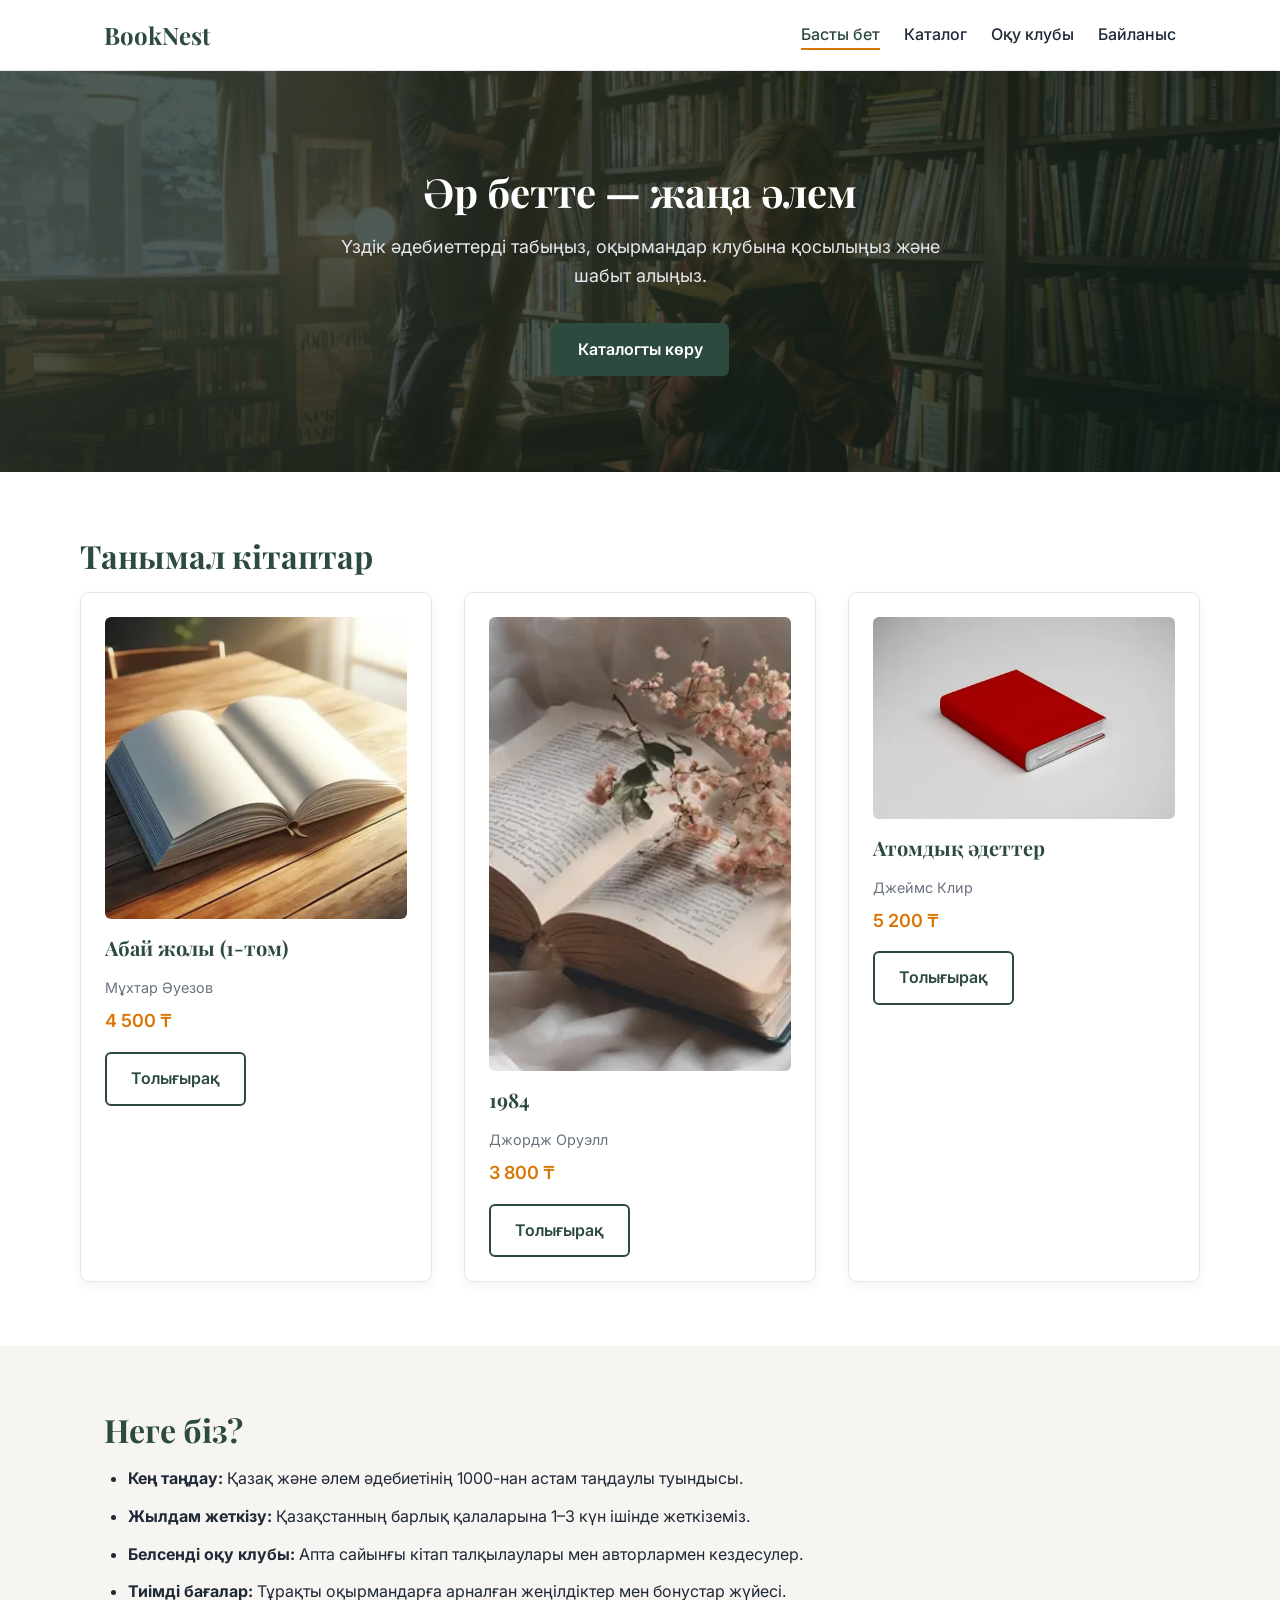
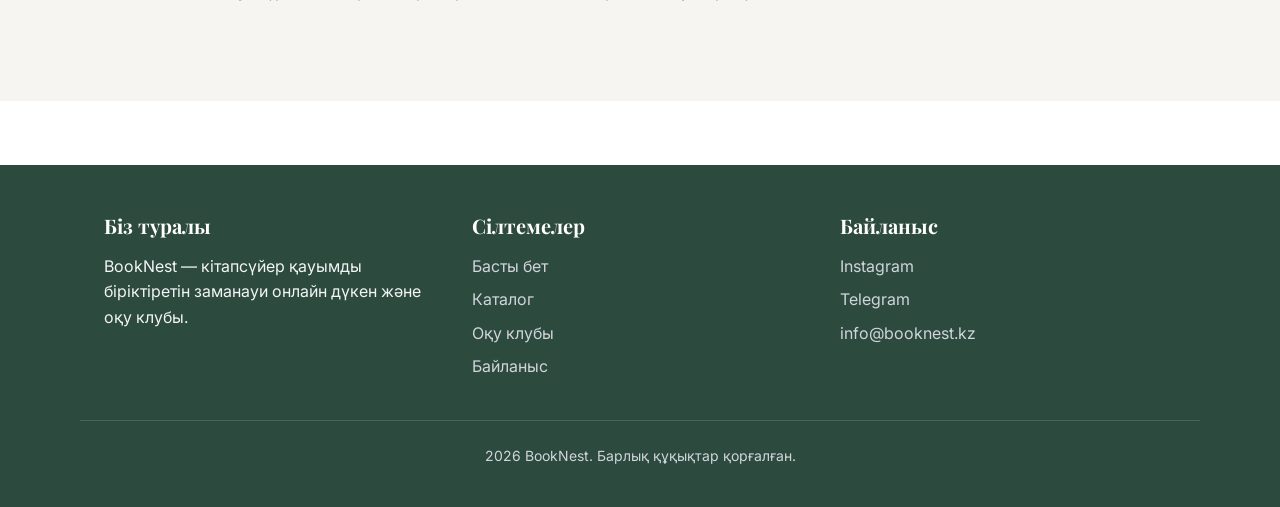
==== index.html @ 849a5c25 "Complete Level 1: BookNest static website" ====
<!DOCTYPE html>
<html lang="kk">
<head>
  <meta charset="UTF-8">
  <meta name="viewport" content="width=device-width, initial-scale=1.0">
  <title>BookNest — Кітап дүкені және оқу клубы</title>
  <meta name="description" content="BookNest — таңдаулы кітаптар дүкені және пікірлес оқырмандар клубы.">
  <link rel="preconnect" href="https://fonts.googleapis.com">
  <link rel="preconnect" href="https://fonts.gstatic.com" crossorigin>
  <link href="https://fonts.googleapis.com/css2?family=Inter:wght@400;500;600&family=Playfair+Display:wght@700&display=swap" rel="stylesheet">
  <link rel="stylesheet" href="css/style.css">
</head>
<body>
  <header class="site-header">
    <div class="container header-inner">
      <a href="index.html" class="logo">BookNest</a>
      <nav aria-label="Негізгі навигация">
        <ul class="nav-list">
          <li><a href="index.html" aria-current="page">Басты бет</a></li>
          <li><a href="books.html">Каталог</a></li>
          <li><a href="club.html">Оқу клубы</a></li>
          <li><a href="contact.html">Байланыс</a></li>
        </ul>
      </nav>
    </div>
  </header>

  <main>
    <section class="hero">
      <div class="container hero-content">
        <h1>Әр бетте — жаңа әлем</h1>
        <p>Үздік әдебиеттерді табыңыз, оқырмандар клубына қосылыңыз және шабыт алыңыз.</p>
        <a href="books.html" class="btn">Каталогты көру</a>
      </div>
    </section>

    <section class="section container">
      <h2>Танымал кітаптар</h2>
      <div class="cards-grid">
        <article class="card">
          <img src="images/book1.jpg" alt="Абай жолы кітабының мұқабасы" width="240" height="340">
          <h3>Абай жолы (1-том)</h3>
          <p class="author">Мұхтар Әуезов</p>
          <p class="price">4 500 ₸</p>
          <a href="books.html" class="btn-outline">Толығырақ</a>
        </article>

        <article class="card">
          <img src="images/book2.jpg" alt="1984 кітабының мұқабасы" width="240" height="340">
          <h3>1984</h3>
          <p class="author">Джордж Оруэлл</p>
          <p class="price">3 800 ₸</p>
          <a href="books.html" class="btn-outline">Толығырақ</a>
        </article>

        <article class="card">
          <img src="images/book3.jpg" alt="Атомдық әдеттер кітабының мұқабасы" width="240" height="340">
          <h3>Атомдық әдеттер</h3>
          <p class="author">Джеймс Клир</p>
          <p class="price">5 200 ₸</p>
          <a href="books.html" class="btn-outline">Толығырақ</a>
        </article>
      </div>
    </section>

    <section class="section bg-light">
      <div class="container">
        <h2>Неге біз?</h2>
        <ul class="benefits-list">
          <li><strong>Кең таңдау:</strong> Қазақ және әлем әдебиетінің 1000-нан астам таңдаулы туындысы.</li>
          <li><strong>Жылдам жеткізу:</strong> Қазақстанның барлық қалаларына 1–3 күн ішінде жеткіземіз.</li>
          <li><strong>Белсенді оқу клубы:</strong> Апта сайынғы кітап талқылаулары мен авторлармен кездесулер.</li>
          <li><strong>Тиімді бағалар:</strong> Тұрақты оқырмандарға арналған жеңілдіктер мен бонустар жүйесі.</li>
        </ul>
      </div>
    </section>
  </main>

  <footer class="site-footer">
    <div class="container footer-grid">
      <div>
        <h3>Біз туралы</h3>
        <p>BookNest — кітапсүйер қауымды біріктіретін заманауи онлайн дүкен және оқу клубы.</p>
      </div>
      <div>
        <h3>Сілтемелер</h3>
        <ul>
          <li><a href="index.html">Басты бет</a></li>
          <li><a href="books.html">Каталог</a></li>
          <li><a href="club.html">Оқу клубы</a></li>
          <li><a href="contact.html">Байланыс</a></li>
        </ul>
      </div>
      <div>
        <h3>Байланыс</h3>
        <ul>
          <li><a href="https://instagram.com" target="_blank" rel="noopener">Instagram</a></li>
          <li><a href="https://t.me" target="_blank" rel="noopener">Telegram</a></li>
          <li><a href="mailto:info@booknest.kz">info@booknest.kz</a></li>
        </ul>
      </div>
    </div>
    <div class="container footer-bottom">
      <p> 2026 BookNest. Барлық құқықтар қорғалған.</p>
    </div>
  </footer>
</body>
</html>
---- css/style.css ----
/* 15. CSS Reset */
*,
*::before,
*::after {
  box-sizing: border-box;
  margin: 0;
  padding: 0;
}

/* 16. :root айнымалылар және қаріптер */
:root {
  --color-primary: #2c4a3e;
  --color-primary-hover: #1e352c;
  --color-accent: #d97706;
  --color-bg: #ffffff;
  --color-bg-light: #f6f5f2;
  --color-text: #1f2937;
  --color-text-muted: #6b7280;
  --color-border: #e5e7eb;
  --color-error: #dc2626;
  --font-heading: 'Playfair Display', Georgia, serif;
  --font-body: 'Inter', system-ui, sans-serif;
}

/* 17. Типографика */
body {
  font-family: var(--font-body);
  font-size: 16px;
  line-height: 1.6;
  color: var(--color-text);
  background-color: var(--color-bg);
}

h1, h2, h3 {
  font-family: var(--font-heading);
  font-weight: 700;
  line-height: 1.25;
  color: var(--color-primary);
  margin-bottom: 1rem;
}

h1 { font-size: 2.5rem; }
h2 { font-size: 2rem; }
h3 { font-size: 1.25rem; }

p {
  margin-bottom: 1rem;
}

.container {
  max-width: 1120px;
  margin: 0 auto;
  padding: 0 1.5rem;
}

.section {
  padding: 4rem 0;
}

.bg-light {
  background-color: var(--color-bg-light);
}

/* 18 & 26. Sticky Header және навигация */
.site-header {
  position: sticky;
  top: 0;
  z-index: 100;
  background-color: var(--color-bg);
  border-bottom: 1px solid var(--color-border);
}

.header-inner {
  display: flex;
  justify-content: space-between;
  align-items: center;
  height: 70px;
}

.logo {
  font-family: var(--font-heading);
  font-size: 1.5rem;
  font-weight: 700;
  color: var(--color-primary);
  text-decoration: none;
}

.nav-list {
  display: flex;
  list-style: none;
  gap: 1.5rem;
}

.nav-list a {
  text-decoration: none;
  color: var(--color-text);
  font-weight: 500;
  padding-bottom: 4px;
  transition: color 0.2s ease;
}

.nav-list a:hover {
  color: var(--color-accent);
}

.nav-list a[aria-current="page"] {
  color: var(--color-primary);
  border-bottom: 2px solid var(--color-accent);
}

/* 19. Hero бөлімі */
.hero {
  background-image: linear-gradient(rgba(20, 35, 29, 0.75), rgba(20, 35, 29, 0.75)), url('../images/hero.jpg');
  background-size: cover;
  background-position: center;
  color: #ffffff;
  padding: 6rem 0;
  text-align: center;
}

.hero h1 {
  color: #ffffff;
  margin-bottom: 1rem;
}

.hero p {
  max-width: 600px;
  margin: 0 auto 2rem;
  font-size: 1.125rem;
  color: #e5e7eb;
}

/* 20. Батырмалар */
.btn,
.btn-outline {
  display: inline-block;
  padding: 0.75rem 1.5rem;
  border-radius: 6px;
  font-weight: 600;
  text-decoration: none;
  cursor: pointer;
  transition: all 0.2s ease;
  border: 2px solid var(--color-primary);
}

.btn {
  background-color: var(--color-primary);
  color: #ffffff;
}

.btn:hover {
  background-color: var(--color-primary-hover);
  border-color: var(--color-primary-hover);
}

.btn-outline {
  background-color: transparent;
  color: var(--color-primary);
}

.btn-outline:hover {
  background-color: var(--color-primary);
  color: #ffffff;
}

/* 21 & 22. Карточкалар */
.cards-grid {
  display: flex;
  flex-wrap: wrap;
  gap: 2rem;
}

.card {
  flex: 1 1 280px;
  background-color: var(--color-bg);
  border: 1px solid var(--color-border);
  border-radius: 10px;
  padding: 1.5rem;
  box-shadow: 0 4px 12px rgba(0, 0, 0, 0.05);
  transition: transform 0.25s ease, box-shadow 0.25s ease;
}

.card:hover {
  transform: translateY(-6px);
  box-shadow: 0 10px 20px rgba(0, 0, 0, 0.1);
}

.card img {
  width: 100%;
  height: auto;
  border-radius: 6px;
  margin-bottom: 1rem;
  display: block;
}

.card .author {
  color: var(--color-text-muted);
  font-size: 0.9rem;
  margin-bottom: 0.5rem;
}

.card .price {
  font-weight: 600;
  font-size: 1.125rem;
  color: var(--color-accent);
  margin-bottom: 1rem;
}

/* Тізімдер */
.benefits-list,
.steps-list {
  padding-left: 1.5rem;
  margin-bottom: 2rem;
}

.benefits-list li,
.steps-list li {
  margin-bottom: 0.75rem;
}

.rules-list dt {
  font-weight: 600;
  color: var(--color-primary);
  margin-top: 1rem;
}

.rules-list dd {
  margin-left: 1rem;
  color: var(--color-text-muted);
}

/* 23. Кесте */
.books-table {
  width: 100%;
  border-collapse: collapse;
  margin-top: 1.5rem;
}

.books-table th,
.books-table td {
  padding: 0.875rem 1rem;
  text-align: left;
  border-bottom: 1px solid var(--color-border);
}

.books-table thead th {
  background-color: var(--color-primary);
  color: #ffffff;
}

.books-table tbody tr:nth-child(even) {
  background-color: var(--color-bg-light);
}

/* 24. Форма */
.contact-form {
  max-width: 560px;
  margin-top: 1.5rem;
}

.form-group {
  margin-bottom: 1.25rem;
}

.form-group label {
  display: block;
  font-weight: 500;
  margin-bottom: 0.5rem;
}

.form-group input,
.form-group select,
.form-group textarea {
  width: 100%;
  padding: 0.75rem;
  border: 1px solid var(--color-border);
  border-radius: 6px;
  font-family: inherit;
  font-size: 1rem;
}

.form-group input:focus,
.form-group select:focus,
.form-group textarea:focus {
  outline: none;
  border-color: var(--color-primary);
  box-shadow: 0 0 0 3px rgba(44, 74, 62, 0.15);
}

.form-group input:invalid:not(:placeholder-shown),
.form-group textarea:invalid:not(:placeholder-shown) {
  border-color: var(--color-error);
}

/* 25. Footer (3 баған) */
.site-footer {
  background-color: var(--color-primary);
  color: #f3f4f6;
  padding: 3rem 0 1.5rem;
  margin-top: 4rem;
}

.footer-grid {
  display: flex;
  flex-wrap: wrap;
  gap: 2rem;
  margin-bottom: 2rem;
}

.footer-grid > div {
  flex: 1 1 250px;
}

.site-footer h3 {
  color: #ffffff;
  margin-bottom: 1rem;
}

.site-footer ul {
  list-style: none;
}

.site-footer li {
  margin-bottom: 0.5rem;
}

.site-footer a {
  color: #d1d5db;
  text-decoration: none;
}

.site-footer a:hover {
  color: #ffffff;
  text-decoration: underline;
}

.footer-bottom {
  border-top: 1px solid rgba(255, 255, 255, 0.15);
  padding-top: 1.5rem;
  text-align: center;
  font-size: 0.875rem;
  color: #d1d5db;
}
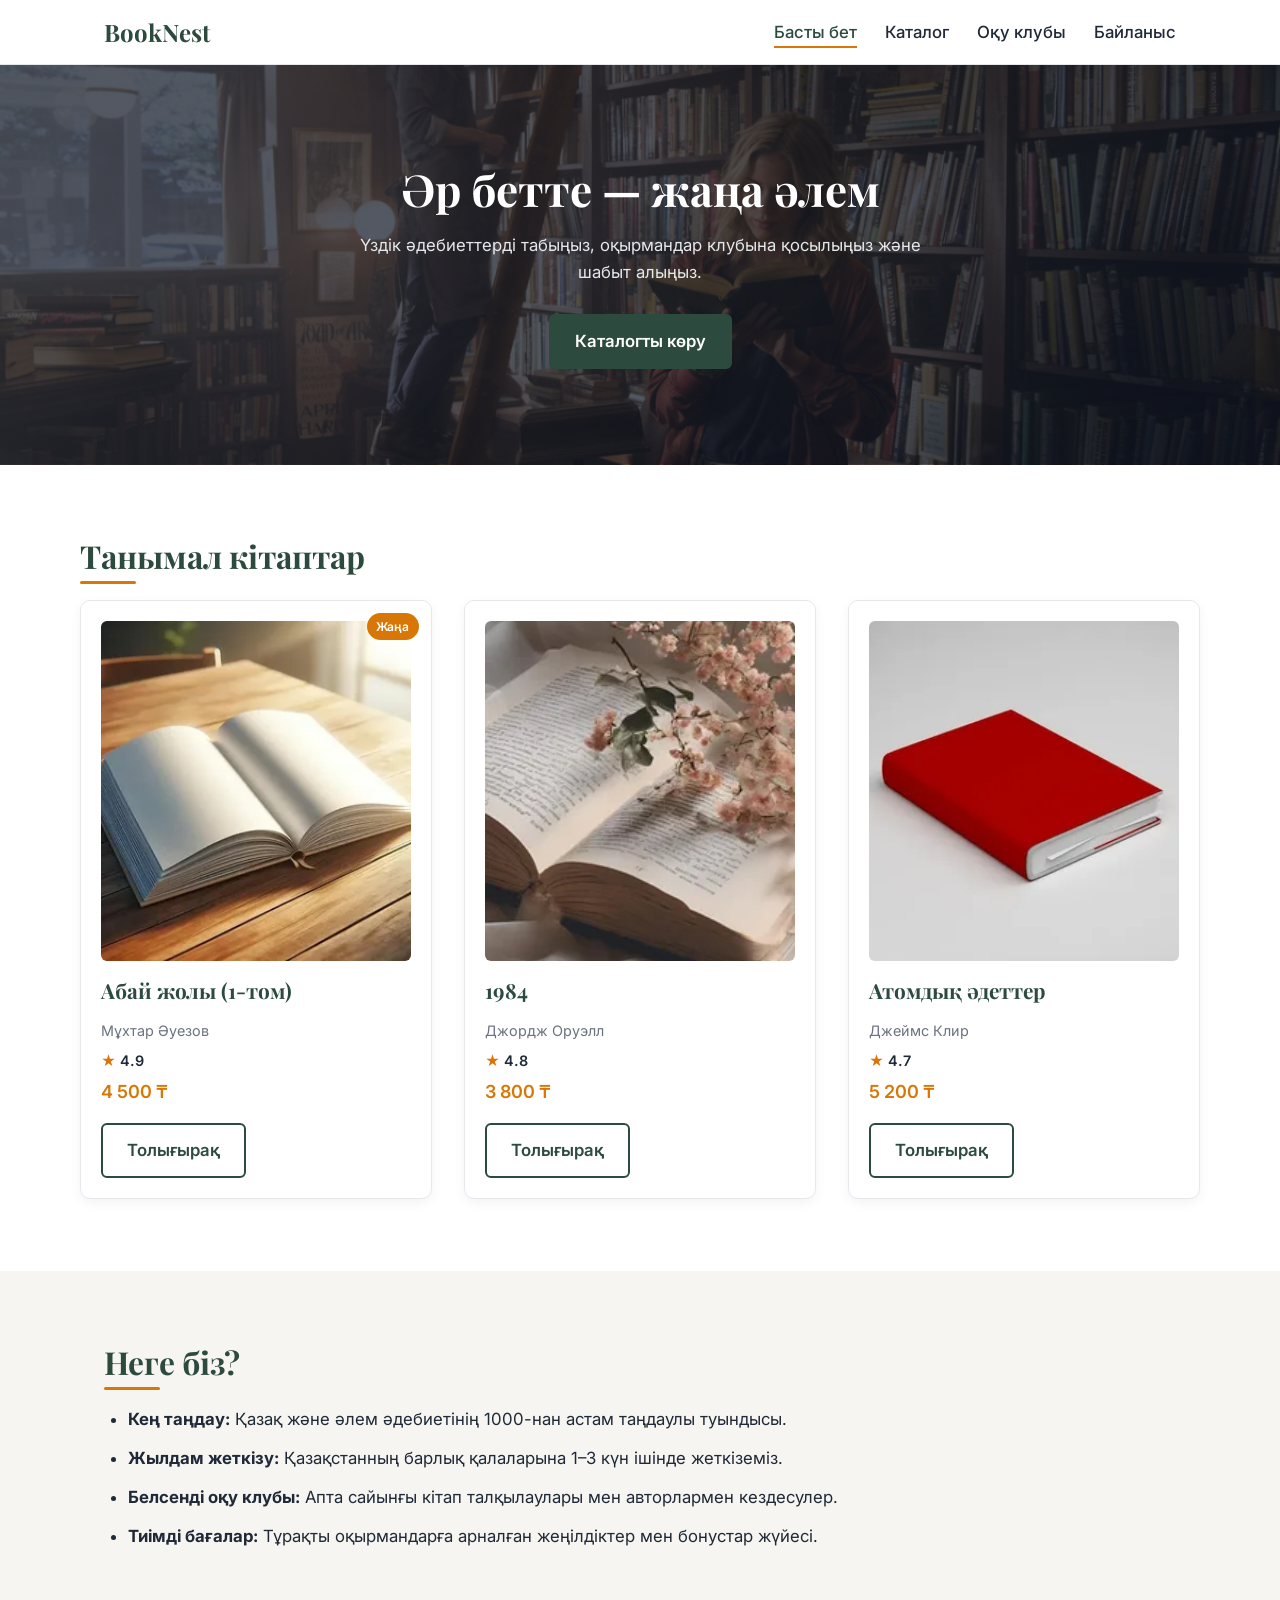
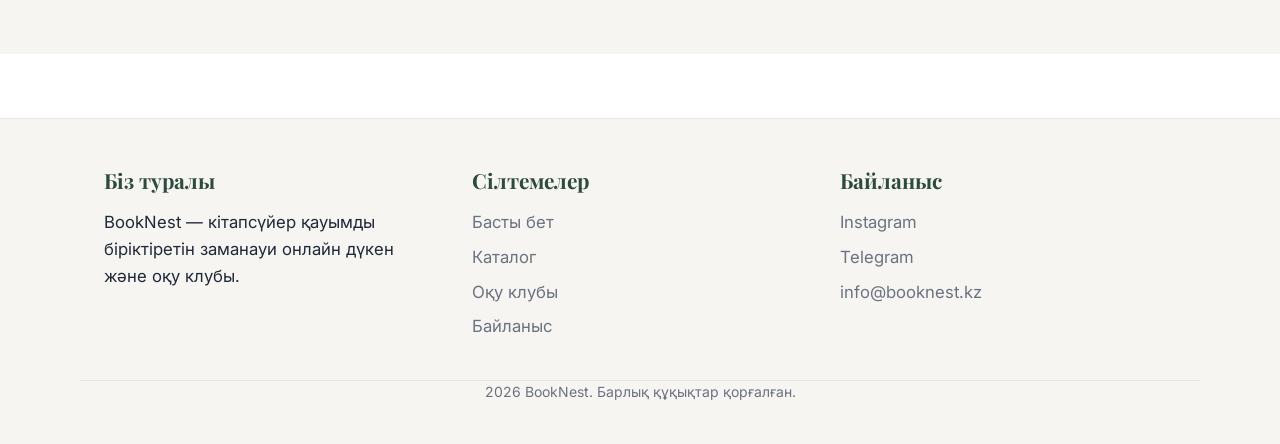
==== commit 32008aa2: "Level 2: tasks 36-40 dark theme, animations, z-index, picture" ====
--- a/index.html
+++ b/index.html
@@ -14,7 +14,12 @@
   <header class="site-header">
     <div class="container header-inner">
       <a href="index.html" class="logo">BookNest</a>
-      <nav aria-label="Негізгі навигация">
+      <button type="button" class="burger-btn" aria-label="Мәзірді ашу" aria-expanded="false">
+        <span></span>
+        <span></span>
+        <span></span>
+      </button>
+      <nav class="nav-menu" aria-label="Негізгі навигация">
         <ul class="nav-list">
           <li><a href="index.html" aria-current="page">Басты бет</a></li>
           <li><a href="books.html">Каталог</a></li>
@@ -35,12 +40,17 @@
     </section>
 
     <section class="section container">
-      <h2>Танымал кітаптар</h2>
+      <h2 class="section-title">Танымал кітаптар</h2>
       <div class="cards-grid">
         <article class="card">
-          <img src="images/book1.jpg" alt="Абай жолы кітабының мұқабасы" width="240" height="340">
+          <span class="badge-new">Жаңа</span>
+          <picture>
+            <source srcset="images/book1.jpg" media="(min-width: 600px)">
+            <img src="images/book1.jpg" alt="Абай жолы кітабының мұқабасы" width="240" height="340">
+          </picture>
           <h3>Абай жолы (1-том)</h3>
           <p class="author">Мұхтар Әуезов</p>
+          <p class="rating">4.9</p>
           <p class="price">4 500 ₸</p>
           <a href="books.html" class="btn-outline">Толығырақ</a>
         </article>
@@ -49,6 +59,7 @@
           <img src="images/book2.jpg" alt="1984 кітабының мұқабасы" width="240" height="340">
           <h3>1984</h3>
           <p class="author">Джордж Оруэлл</p>
+          <p class="rating">4.8</p>
           <p class="price">3 800 ₸</p>
           <a href="books.html" class="btn-outline">Толығырақ</a>
         </article>
@@ -57,6 +68,7 @@
           <img src="images/book3.jpg" alt="Атомдық әдеттер кітабының мұқабасы" width="240" height="340">
           <h3>Атомдық әдеттер</h3>
           <p class="author">Джеймс Клир</p>
+          <p class="rating">4.7</p>
           <p class="price">5 200 ₸</p>
           <a href="books.html" class="btn-outline">Толығырақ</a>
         </article>
@@ -65,7 +77,7 @@
 
     <section class="section bg-light">
       <div class="container">
-        <h2>Неге біз?</h2>
+        <h2 class="section-title">Неге біз?</h2>
         <ul class="benefits-list">
           <li><strong>Кең таңдау:</strong> Қазақ және әлем әдебиетінің 1000-нан астам таңдаулы туындысы.</li>
           <li><strong>Жылдам жеткізу:</strong> Қазақстанның барлық қалаларына 1–3 күн ішінде жеткіземіз.</li>
--- a/css/style.css
+++ b/css/style.css
@@ -7,7 +7,7 @@
   padding: 0;
 }
 
-/* 16. :root айнымалылар және қаріптер */
+/* 16 & 36. CSS айнымалылары (Mobile-first база) */
 :root {
   --color-primary: #2c4a3e;
   --color-primary-hover: #1e352c;
@@ -22,13 +22,27 @@
   --font-body: 'Inter', system-ui, sans-serif;
 }
 
-/* 17. Типографика */
+/* 36. Қараңғы тақырып (.dark) */
+.dark {
+  --color-primary: #6ee7b7;
+  --color-primary-hover: #34d399;
+  --color-accent: #fbbf24;
+  --color-bg: #111827;
+  --color-bg-light: #1f2937;
+  --color-text: #f9fafb;
+  --color-text-muted: #9ca3af;
+  --color-border: #374151;
+  --color-error: #f87171;
+}
+
+/* 33 & 35. Базалық стильдер (телефоннан бастап) және clamp() */
 body {
   font-family: var(--font-body);
-  font-size: 16px;
+  font-size: clamp(0.95rem, 0.9rem + 0.25vw, 1.05rem);
   line-height: 1.6;
   color: var(--color-text);
   background-color: var(--color-bg);
+  transition: background-color 0.25s ease, color 0.25s ease;
 }
 
 h1, h2, h3 {
@@ -39,29 +53,69 @@
   margin-bottom: 1rem;
 }
 
-h1 { font-size: 2.5rem; }
-h2 { font-size: 2rem; }
-h3 { font-size: 1.25rem; }
+h1 { font-size: clamp(1.75rem, 1.3rem + 2vw, 2.75rem); }
+h2 { font-size: clamp(1.35rem, 1.1rem + 1.1vw, 2rem); }
+h3 { font-size: clamp(1.1rem, 1rem + 0.4vw, 1.3rem); }
 
 p {
   margin-bottom: 1rem;
 }
 
 .container {
+  width: 100%;
   max-width: 1120px;
   margin: 0 auto;
-  padding: 0 1.5rem;
+  padding: 0 1rem;
 }
 
 .section {
-  padding: 4rem 0;
+  padding: 3rem 0;
 }
 
 .bg-light {
   background-color: var(--color-bg-light);
 }
 
-/* 18 & 26. Sticky Header және навигация */
+/* 37. Hero тақырыбына @keyframes анимация */
+@keyframes fadeSlideUp {
+  from {
+    opacity: 0;
+    transform: translateY(18px);
+  }
+  to {
+    opacity: 1;
+    transform: translateY(0);
+  }
+}
+
+.hero-content h1 {
+  animation: fadeSlideUp 0.7s ease both;
+}
+
+/* 40. ::before және ::after арқылы тақырып астындағы сызық және рейтинг */
+.section-title {
+  position: relative;
+  display: inline-block;
+  padding-bottom: 0.5rem;
+}
+
+.section-title::after {
+  content: "";
+  position: absolute;
+  left: 0;
+  bottom: 0;
+  width: 56px;
+  height: 3px;
+  background-color: var(--color-accent);
+  border-radius: 2px;
+}
+
+.rating::before {
+  content: "★ ";
+  color: var(--color-accent);
+}
+
+/* 26, 31 & 34. Sticky Header (Flexbox) және гамбургер мәзір (CSS макеті) */
 .site-header {
   position: sticky;
   top: 0;
@@ -74,7 +128,8 @@
   display: flex;
   justify-content: space-between;
   align-items: center;
-  height: 70px;
+  min-height: 64px;
+  gap: 1rem;
 }
 
 .logo {
@@ -85,10 +140,49 @@
   text-decoration: none;
 }
 
+.burger-btn {
+  display: inline-flex;
+  flex-direction: column;
+  justify-content: center;
+  gap: 5px;
+  width: 40px;
+  height: 40px;
+  background: transparent;
+  border: 1px solid var(--color-border);
+  border-radius: 6px;
+  cursor: pointer;
+  padding: 8px;
+}
+
+.burger-btn span {
+  display: block;
+  width: 100%;
+  height: 2px;
+  background-color: var(--color-text);
+  transition: transform 0.25s ease, opacity 0.25s ease;
+}
+
+.nav-menu {
+  display: none;
+  position: absolute;
+  top: 64px;
+  left: 0;
+  right: 0;
+  background-color: var(--color-bg);
+  border-bottom: 1px solid var(--color-border);
+  padding: 1rem;
+  z-index: 99;
+}
+
+.nav-menu.is-open {
+  display: block;
+}
+
 .nav-list {
   display: flex;
+  flex-direction: column;
   list-style: none;
-  gap: 1.5rem;
+  gap: 0.75rem;
 }
 
 .nav-list a {
@@ -108,29 +202,28 @@
   border-bottom: 2px solid var(--color-accent);
 }
 
-/* 19. Hero бөлімі */
+/* Hero бөлімі */
 .hero {
-  background-image: linear-gradient(rgba(20, 35, 29, 0.75), rgba(20, 35, 29, 0.75)), url('../images/hero.jpg');
+  background-image: linear-gradient(rgba(17, 24, 39, 0.72), rgba(17, 24, 39, 0.72)), url('../images/hero.jpg');
   background-size: cover;
   background-position: center;
   color: #ffffff;
-  padding: 6rem 0;
+  padding: 4.5rem 0;
   text-align: center;
 }
 
-.hero h1 {
+.hero h1,
+.hero p {
   color: #ffffff;
-  margin-bottom: 1rem;
 }
 
 .hero p {
   max-width: 600px;
-  margin: 0 auto 2rem;
-  font-size: 1.125rem;
+  margin: 0 auto 1.75rem;
   color: #e5e7eb;
 }
 
-/* 20. Батырмалар */
+/* 37. Батырмалар және transition */
 .btn,
 .btn-outline {
   display: inline-block;
@@ -139,18 +232,19 @@
   font-weight: 600;
   text-decoration: none;
   cursor: pointer;
-  transition: all 0.2s ease;
   border: 2px solid var(--color-primary);
+  transition: transform 0.2s ease, background-color 0.2s ease, color 0.2s ease, border-color 0.2s ease;
 }
 
 .btn {
   background-color: var(--color-primary);
-  color: #ffffff;
+  color: var(--color-bg);
 }
 
 .btn:hover {
   background-color: var(--color-primary-hover);
   border-color: var(--color-primary-hover);
+  transform: translateY(-2px);
 }
 
 .btn-outline {
@@ -160,34 +254,53 @@
 
 .btn-outline:hover {
   background-color: var(--color-primary);
-  color: #ffffff;
-}
-
-/* 21 & 22. Карточкалар */
+  color: var(--color-bg);
+  transform: translateY(-2px);
+}
+
+/* 32 & 38. Карточкалар (Grid), бейдж және z-index */
 .cards-grid {
-  display: flex;
-  flex-wrap: wrap;
-  gap: 2rem;
+  display: grid;
+  grid-template-columns: repeat(auto-fit, minmax(220px, 1fr));
+  gap: 1.5rem;
 }
 
 .card {
-  flex: 1 1 280px;
+  position: relative;
+  z-index: 1;
   background-color: var(--color-bg);
   border: 1px solid var(--color-border);
   border-radius: 10px;
-  padding: 1.5rem;
+  padding: 1.25rem;
   box-shadow: 0 4px 12px rgba(0, 0, 0, 0.05);
   transition: transform 0.25s ease, box-shadow 0.25s ease;
 }
 
 .card:hover {
+  z-index: 2;
   transform: translateY(-6px);
-  box-shadow: 0 10px 20px rgba(0, 0, 0, 0.1);
-}
-
-.card img {
+  box-shadow: 0 10px 20px rgba(0, 0, 0, 0.12);
+}
+
+.badge-new {
+  position: absolute;
+  top: 12px;
+  right: 12px;
+  z-index: 3;
+  background-color: var(--color-accent);
+  color: #ffffff;
+  font-size: 0.75rem;
+  font-weight: 600;
+  padding: 0.25rem 0.6rem;
+  border-radius: 999px;
+}
+
+/* 39. Суреттер: aspect-ratio және object-fit */
+.card img,
+.card picture img {
   width: 100%;
-  height: auto;
+  aspect-ratio: 3 / 4;
+  object-fit: cover;
   border-radius: 6px;
   margin-bottom: 1rem;
   display: block;
@@ -196,7 +309,13 @@
 .card .author {
   color: var(--color-text-muted);
   font-size: 0.9rem;
-  margin-bottom: 0.5rem;
+  margin-bottom: 0.4rem;
+}
+
+.card .rating {
+  font-size: 0.9rem;
+  font-weight: 600;
+  margin-bottom: 0.4rem;
 }
 
 .card .price {
@@ -229,7 +348,7 @@
   color: var(--color-text-muted);
 }
 
-/* 23. Кесте */
+/* Кесте */
 .books-table {
   width: 100%;
   border-collapse: collapse;
@@ -245,14 +364,14 @@
 
 .books-table thead th {
   background-color: var(--color-primary);
-  color: #ffffff;
+  color: var(--color-bg);
 }
 
 .books-table tbody tr:nth-child(even) {
   background-color: var(--color-bg-light);
 }
 
-/* 24. Форма */
+/* Форма */
 .contact-form {
   max-width: 560px;
   margin-top: 1.5rem;
@@ -277,6 +396,8 @@
   border-radius: 6px;
   font-family: inherit;
   font-size: 1rem;
+  background-color: var(--color-bg);
+  color: var(--color-text);
 }
 
 .form-group input:focus,
@@ -284,7 +405,7 @@
 .form-group textarea:focus {
   outline: none;
   border-color: var(--color-primary);
-  box-shadow: 0 0 0 3px rgba(44, 74, 62, 0.15);
+  box-shadow: 0 0 0 3px rgba(217, 119, 6, 0.2);
 }
 
 .form-group input:invalid:not(:placeholder-shown),
@@ -292,30 +413,21 @@
   border-color: var(--color-error);
 }
 
-/* 25. Footer (3 баған) */
+/* Footer */
 .site-footer {
-  background-color: var(--color-primary);
-  color: #f3f4f6;
+  background-color: var(--color-bg-light);
+  border-top: 1px solid var(--color-border);
   padding: 3rem 0 1.5rem;
   margin-top: 4rem;
 }
 
 .footer-grid {
-  display: flex;
-  flex-wrap: wrap;
+  display: grid;
+  grid-template-columns: 1fr;
   gap: 2rem;
   margin-bottom: 2rem;
 }
 
-.footer-grid > div {
-  flex: 1 1 250px;
-}
-
-.site-footer h3 {
-  color: #ffffff;
-  margin-bottom: 1rem;
-}
-
 .site-footer ul {
   list-style: none;
 }
@@ -325,19 +437,68 @@
 }
 
 .site-footer a {
-  color: #d1d5db;
+  color: var(--color-text-muted);
   text-decoration: none;
 }
 
 .site-footer a:hover {
-  color: #ffffff;
+  color: var(--color-primary);
   text-decoration: underline;
 }
 
 .footer-bottom {
-  border-top: 1px solid rgba(255, 255, 255, 0.15);
+  border-top: 1px solid var(--color-border);
   padding-top: 1.5rem;
   text-align: center;
   font-size: 0.875rem;
-  color: #d1d5db;
+  color: var(--color-text-muted);
+}
+
+/* 33. Медиа-сұраныстар: 600px, 900px, 1200px */
+@media (min-width: 600px) {
+  .container {
+    padding: 0 1.5rem;
+  }
+
+  .footer-grid {
+    grid-template-columns: repeat(2, 1fr);
+  }
+}
+
+@media (min-width: 900px) {
+  .burger-btn {
+    display: none;
+  }
+
+  .nav-menu {
+    display: block;
+    position: static;
+    background: transparent;
+    border: none;
+    padding: 0;
+  }
+
+  .nav-list {
+    flex-direction: row;
+    align-items: center;
+    gap: 1.75rem;
+  }
+
+  .hero {
+    padding: 6rem 0;
+  }
+
+  .footer-grid {
+    grid-template-columns: repeat(3, 1fr);
+  }
+}
+
+@media (min-width: 1200px) {
+  .section {
+    padding: 4.5rem 0;
+  }
+
+  .cards-grid {
+    gap: 2rem;
+  }
 }
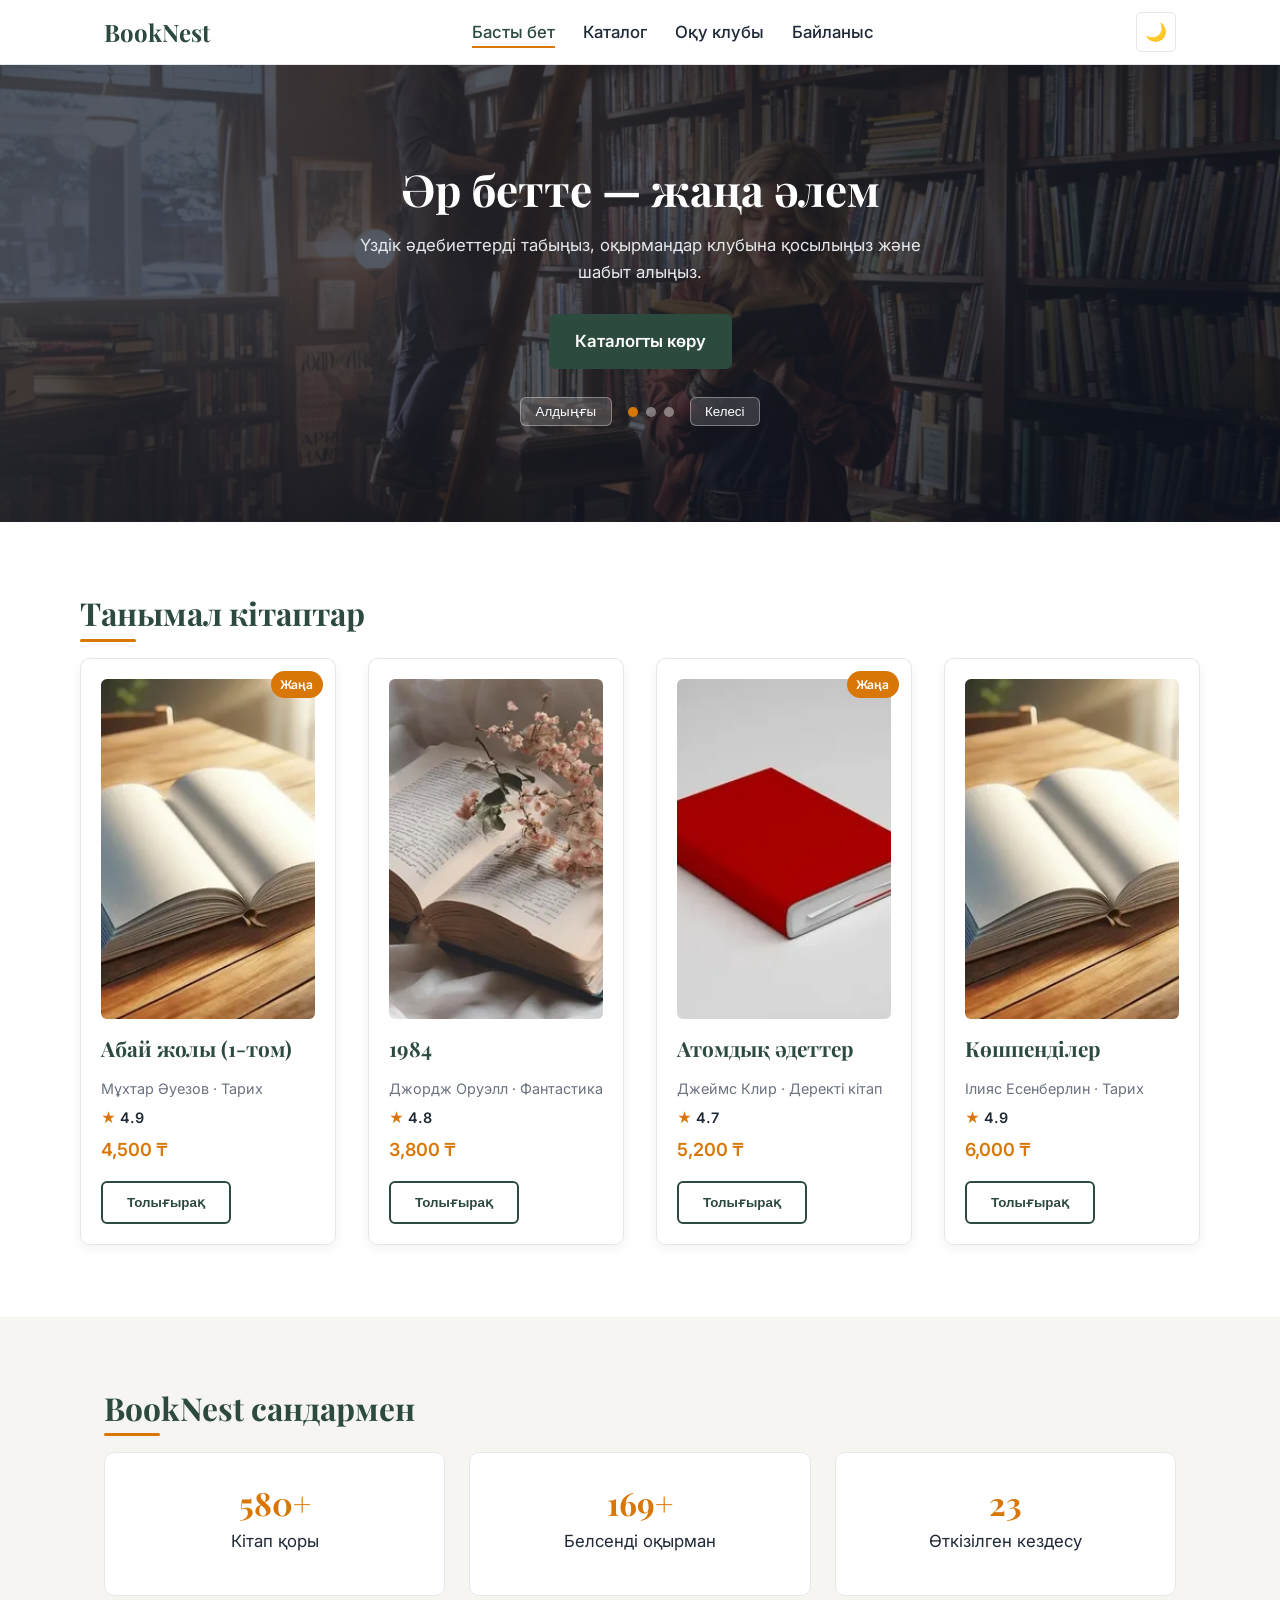
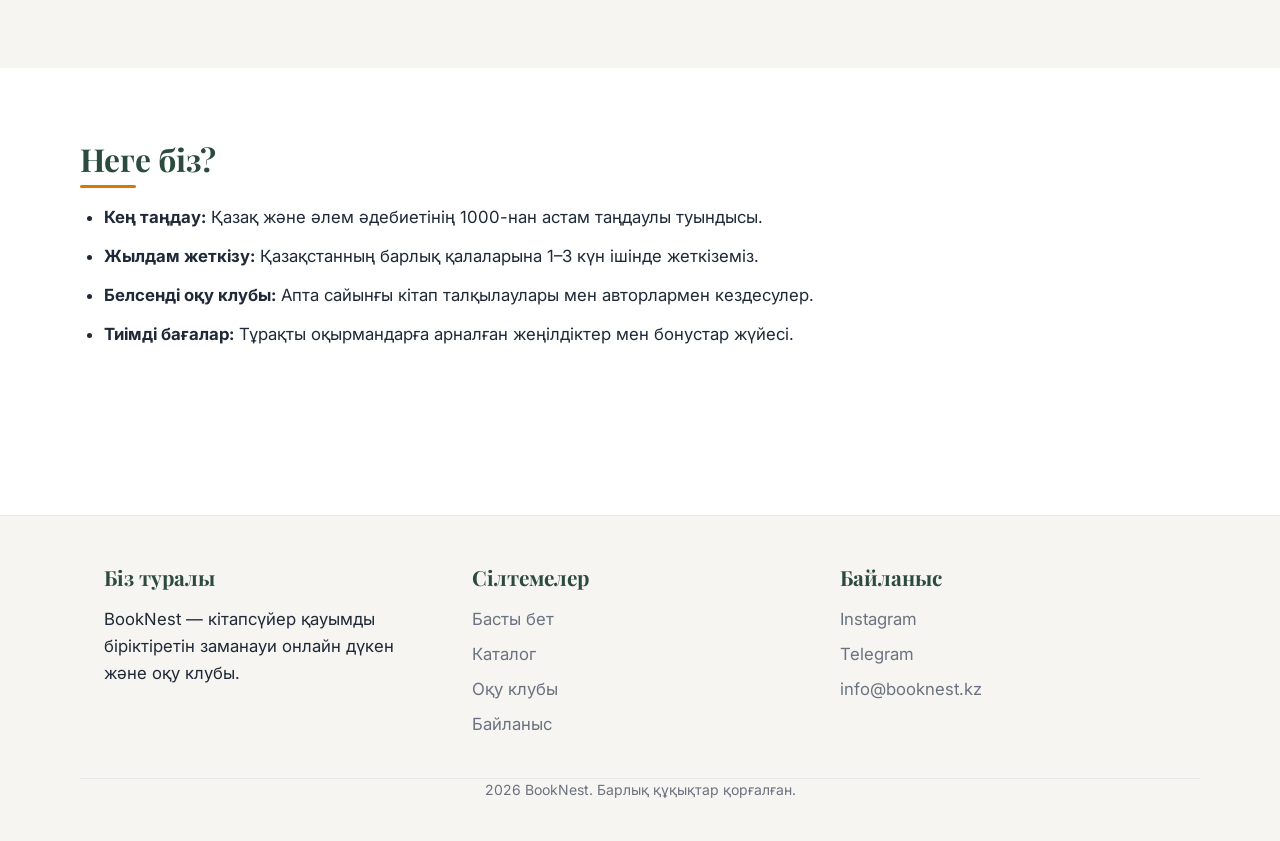
==== commit d93c0265: "Complete Level 2: interactive catalog, modal, validation, slider, stats" ====
--- a/index.html
+++ b/index.html
@@ -9,16 +9,12 @@
   <link rel="preconnect" href="https://fonts.gstatic.com" crossorigin>
   <link href="https://fonts.googleapis.com/css2?family=Inter:wght@400;500;600&family=Playfair+Display:wght@700&display=swap" rel="stylesheet">
   <link rel="stylesheet" href="css/style.css">
+  <script type="module" src="js/main.js"></script>
 </head>
 <body>
   <header class="site-header">
     <div class="container header-inner">
       <a href="index.html" class="logo">BookNest</a>
-      <button type="button" class="burger-btn" aria-label="Мәзірді ашу" aria-expanded="false">
-        <span></span>
-        <span></span>
-        <span></span>
-      </button>
       <nav class="nav-menu" aria-label="Негізгі навигация">
         <ul class="nav-list">
           <li><a href="index.html" aria-current="page">Басты бет</a></li>
@@ -27,66 +23,92 @@
           <li><a href="contact.html">Байланыс</a></li>
         </ul>
       </nav>
+      <div class="header-actions">
+        <button type="button" class="theme-toggle" aria-label="Қараңғы тақырып">🌙</button>
+        <button type="button" class="burger-btn" aria-label="Мәзірді ашу" aria-expanded="false">
+          <span></span>
+          <span></span>
+          <span></span>
+        </button>
+      </div>
     </div>
   </header>
 
   <main>
-    <section class="hero">
+    <section class="hero hero-slider">
       <div class="container hero-content">
-        <h1>Әр бетте — жаңа әлем</h1>
-        <p>Үздік әдебиеттерді табыңыз, оқырмандар клубына қосылыңыз және шабыт алыңыз.</p>
-        <a href="books.html" class="btn">Каталогты көру</a>
+        <div class="slide is-active">
+          <h1>Әр бетте — жаңа әлем</h1>
+          <p>Үздік әдебиеттерді табыңыз, оқырмандар клубына қосылыңыз және шабыт алыңыз.</p>
+          <a href="books.html" class="btn">Каталогты көру</a>
+        </div>
+        <div class="slide">
+          <h1>Апта сайынғы оқу клубы</h1>
+          <p>Пікірлес оқырмандармен бірге таңдаулы шығармаларды талқылаңыз.</p>
+          <a href="club.html" class="btn">Клубқа қосылу</a>
+        </div>
+        <div class="slide">
+          <h1>Жаңа басылымдар жинағы</h1>
+          <p>Қазақ және әлем классикасының ең үздік аудармалары бір жерде.</p>
+          <a href="books.html" class="btn">Жаңа кітаптар</a>
+        </div>
+
+        <div class="slider-controls">
+          <button type="button" class="slider-prev" aria-label="Алдыңғы слайд">Алдыңғы</button>
+          <div class="slider-dots">
+            <button type="button" class="slider-dot is-active" aria-label="1-слайд"></button>
+            <button type="button" class="slider-dot" aria-label="2-слайд"></button>
+            <button type="button" class="slider-dot" aria-label="3-слайд"></button>
+          </div>
+          <button type="button" class="slider-next" aria-label="Келесі слайд">Келесі</button>
+        </div>
       </div>
     </section>
 
-    <section class="section container">
+    <section class="section container reveal">
       <h2 class="section-title">Танымал кітаптар</h2>
-      <div class="cards-grid">
-        <article class="card">
-          <span class="badge-new">Жаңа</span>
-          <picture>
-            <source srcset="images/book1.jpg" media="(min-width: 600px)">
-            <img src="images/book1.jpg" alt="Абай жолы кітабының мұқабасы" width="240" height="340">
-          </picture>
-          <h3>Абай жолы (1-том)</h3>
-          <p class="author">Мұхтар Әуезов</p>
-          <p class="rating">4.9</p>
-          <p class="price">4 500 ₸</p>
-          <a href="books.html" class="btn-outline">Толығырақ</a>
-        </article>
+      <div id="books-grid" class="cards-grid" data-featured="true"></div>
+    </section>
 
-        <article class="card">
-          <img src="images/book2.jpg" alt="1984 кітабының мұқабасы" width="240" height="340">
-          <h3>1984</h3>
-          <p class="author">Джордж Оруэлл</p>
-          <p class="rating">4.8</p>
-          <p class="price">3 800 ₸</p>
-          <a href="books.html" class="btn-outline">Толығырақ</a>
-        </article>
-
-        <article class="card">
-          <img src="images/book3.jpg" alt="Атомдық әдеттер кітабының мұқабасы" width="240" height="340">
-          <h3>Атомдық әдеттер</h3>
-          <p class="author">Джеймс Клир</p>
-          <p class="rating">4.7</p>
-          <p class="price">5 200 ₸</p>
-          <a href="books.html" class="btn-outline">Толығырақ</a>
-        </article>
+    <section class="section bg-light stats-section reveal">
+      <div class="container">
+        <h2 class="section-title">BookNest сандармен</h2>
+        <div class="stats-grid">
+          <div class="stat-card">
+            <span class="stat-number" data-target="1200" data-suffix="+">0</span>
+            <p>Кітап қоры</p>
+          </div>
+          <div class="stat-card">
+            <span class="stat-number" data-target="350" data-suffix="+">0</span>
+            <p>Белсенді оқырман</p>
+          </div>
+          <div class="stat-card">
+            <span class="stat-number" data-target="48" data-suffix="">0</span>
+            <p>Өткізілген кездесу</p>
+          </div>
+        </div>
       </div>
     </section>
 
-    <section class="section bg-light">
-      <div class="container">
-        <h2 class="section-title">Неге біз?</h2>
-        <ul class="benefits-list">
-          <li><strong>Кең таңдау:</strong> Қазақ және әлем әдебиетінің 1000-нан астам таңдаулы туындысы.</li>
-          <li><strong>Жылдам жеткізу:</strong> Қазақстанның барлық қалаларына 1–3 күн ішінде жеткіземіз.</li>
-          <li><strong>Белсенді оқу клубы:</strong> Апта сайынғы кітап талқылаулары мен авторлармен кездесулер.</li>
-          <li><strong>Тиімді бағалар:</strong> Тұрақты оқырмандарға арналған жеңілдіктер мен бонустар жүйесі.</li>
-        </ul>
-      </div>
+    <section class="section container reveal">
+      <h2 class="section-title">Неге біз?</h2>
+      <ul class="benefits-list">
+        <li><strong>Кең таңдау:</strong> Қазақ және әлем әдебиетінің 1000-нан астам таңдаулы туындысы.</li>
+        <li><strong>Жылдам жеткізу:</strong> Қазақстанның барлық қалаларына 1–3 күн ішінде жеткіземіз.</li>
+        <li><strong>Белсенді оқу клубы:</strong> Апта сайынғы кітап талқылаулары мен авторлармен кездесулер.</li>
+        <li><strong>Тиімді бағалар:</strong> Тұрақты оқырмандарға арналған жеңілдіктер мен бонустар жүйесі.</li>
+      </ul>
     </section>
   </main>
+
+  <div id="book-modal" class="modal-backdrop" hidden role="dialog" aria-modal="true" aria-labelledby="modal-title">
+    <div class="modal-dialog">
+      <button type="button" class="modal-close" aria-label="Жабу">&times;</button>
+      <div id="modal-body"></div>
+    </div>
+  </div>
+
+  <button type="button" id="back-to-top" class="back-to-top" aria-label="Жоғарыға көтерілу">↑</button>
 
   <footer class="site-footer">
     <div class="container footer-grid">
--- a/css/style.css
+++ b/css/style.css
@@ -501,4 +501,322 @@
   .cards-grid {
     gap: 2rem;
   }
+}
+
+/* Тақырып ауыстырғыш батырмасы */
+.header-actions {
+  display: flex;
+  align-items: center;
+  gap: 0.5rem;
+}
+
+.theme-toggle {
+  width: 40px;
+  height: 40px;
+  border: 1px solid var(--color-border);
+  border-radius: 6px;
+  background: transparent;
+  cursor: pointer;
+  font-size: 1.1rem;
+}
+
+/* 55. Hero слайдер */
+.hero-slider {
+  position: relative;
+  overflow: hidden;
+}
+
+.slide {
+  display: none;
+}
+
+.slide.is-active {
+  display: block;
+}
+
+.slider-controls {
+  display: flex;
+  justify-content: center;
+  align-items: center;
+  gap: 1rem;
+  margin-top: 1.75rem;
+}
+
+.slider-prev,
+.slider-next {
+  background: rgba(255, 255, 255, 0.15);
+  color: #ffffff;
+  border: 1px solid rgba(255, 255, 255, 0.35);
+  border-radius: 6px;
+  padding: 0.4rem 0.9rem;
+  cursor: pointer;
+}
+
+.slider-dots {
+  display: flex;
+  gap: 0.5rem;
+}
+
+.slider-dot {
+  width: 10px;
+  height: 10px;
+  border-radius: 50%;
+  border: none;
+  background: rgba(255, 255, 255, 0.4);
+  cursor: pointer;
+}
+
+.slider-dot.is-active {
+  background: var(--color-accent);
+}
+
+/* 56. Статистика */
+.stats-grid {
+  display: grid;
+  grid-template-columns: repeat(auto-fit, minmax(180px, 1fr));
+  gap: 1.5rem;
+  text-align: center;
+}
+
+.stat-card {
+  background: var(--color-bg);
+  border: 1px solid var(--color-border);
+  border-radius: 10px;
+  padding: 1.5rem;
+}
+
+.stat-number {
+  display: block;
+  font-family: var(--font-heading);
+  font-size: 2rem;
+  font-weight: 700;
+  color: var(--color-accent);
+}
+
+/* 46–49. Каталог басқару панелі */
+.catalog-controls {
+  display: flex;
+  flex-direction: column;
+  gap: 1rem;
+  margin: 1.5rem 0;
+}
+
+.catalog-top-bar {
+  display: flex;
+  flex-wrap: wrap;
+  gap: 1rem;
+  justify-content: space-between;
+}
+
+.search-input,
+.sort-select {
+  padding: 0.7rem 1rem;
+  border: 1px solid var(--color-border);
+  border-radius: 6px;
+  font-size: 1rem;
+  background: var(--color-bg);
+  color: var(--color-text);
+}
+
+.search-input {
+  flex: 1 1 260px;
+}
+
+.genre-chips {
+  display: flex;
+  flex-wrap: wrap;
+  gap: 0.5rem;
+}
+
+.chip {
+  padding: 0.45rem 0.9rem;
+  border-radius: 999px;
+  border: 1px solid var(--color-border);
+  background: var(--color-bg);
+  color: var(--color-text);
+  cursor: pointer;
+  font-size: 0.9rem;
+}
+
+.chip.is-active {
+  background: var(--color-primary);
+  color: var(--color-bg);
+  border-color: var(--color-primary);
+}
+
+.results-count {
+  font-weight: 500;
+  color: var(--color-text-muted);
+  margin-bottom: 1rem;
+}
+
+.empty-state {
+  text-align: center;
+  padding: 2.5rem 1rem;
+  border: 1px dashed var(--color-border);
+  border-radius: 10px;
+}
+
+/* 50–51. Модальды терезе */
+.modal-backdrop {
+  position: fixed;
+  inset: 0;
+  z-index: 200;
+  background: rgba(0, 0, 0, 0.65);
+  display: flex;
+  align-items: center;
+  justify-content: center;
+  padding: 1rem;
+}
+
+.modal-backdrop[hidden] {
+  display: none;
+}
+
+.modal-dialog {
+  position: relative;
+  background: var(--color-bg);
+  color: var(--color-text);
+  border-radius: 12px;
+  max-width: 640px;
+  width: 100%;
+  padding: 2rem;
+  max-height: 90vh;
+  overflow-y: auto;
+}
+
+.modal-close {
+  position: absolute;
+  top: 12px;
+  right: 14px;
+  background: transparent;
+  border: none;
+  font-size: 1.5rem;
+  color: var(--color-text);
+  cursor: pointer;
+}
+
+.modal-book {
+  display: flex;
+  flex-wrap: wrap;
+  gap: 1.5rem;
+}
+
+.modal-book img {
+  border-radius: 8px;
+  object-fit: cover;
+}
+
+.modal-genre {
+  display: inline-block;
+  font-size: 0.85rem;
+  color: var(--color-accent);
+  font-weight: 600;
+  margin-bottom: 0.4rem;
+}
+
+/* 52–53. Форма қателері және Toast */
+.field-error {
+  display: block;
+  color: var(--color-error);
+  font-size: 0.85rem;
+  margin-top: 0.35rem;
+  min-height: 1.1em;
+}
+
+.is-invalid {
+  border-color: var(--color-error) !important;
+}
+
+.toast {
+  position: fixed;
+  bottom: 24px;
+  left: 50%;
+  transform: translateX(-50%) translateY(20px);
+  background: var(--color-primary);
+  color: var(--color-bg);
+  padding: 0.85rem 1.5rem;
+  border-radius: 8px;
+  font-weight: 600;
+  opacity: 0;
+  pointer-events: none;
+  transition: opacity 0.25s ease, transform 0.25s ease;
+  z-index: 300;
+}
+
+.toast.is-visible {
+  opacity: 1;
+  transform: translateX(-50%) translateY(0);
+}
+
+/* 54. FAQ Аккордеон */
+.faq-list {
+  margin-top: 1.5rem;
+  display: flex;
+  flex-direction: column;
+  gap: 0.75rem;
+}
+
+.faq-item {
+  border: 1px solid var(--color-border);
+  border-radius: 8px;
+  overflow: hidden;
+}
+
+.faq-question {
+  width: 100%;
+  text-align: left;
+  padding: 1rem 1.25rem;
+  background: var(--color-bg-light);
+  color: var(--color-text);
+  border: none;
+  font-weight: 600;
+  font-size: 1rem;
+  cursor: pointer;
+}
+
+.faq-answer {
+  display: none;
+  padding: 1rem 1.25rem;
+  color: var(--color-text-muted);
+}
+
+.faq-item.is-open .faq-answer {
+  display: block;
+}
+
+/* 57. Scroll Reveal */
+.reveal {
+  opacity: 0;
+  transform: translateY(20px);
+  transition: opacity 0.6s ease, transform 0.6s ease;
+}
+
+.reveal.is-visible {
+  opacity: 1;
+  transform: translateY(0);
+}
+
+/* 58. Жоғарыға батырмасы */
+.back-to-top {
+  position: fixed;
+  right: 20px;
+  bottom: 24px;
+  width: 44px;
+  height: 44px;
+  border-radius: 50%;
+  border: none;
+  background: var(--color-accent);
+  color: #ffffff;
+  font-size: 1.25rem;
+  cursor: pointer;
+  opacity: 0;
+  pointer-events: none;
+  transition: opacity 0.25s ease, transform 0.25s ease;
+  z-index: 150;
+}
+
+.back-to-top.is-visible {
+  opacity: 1;
+  pointer-events: auto;
 }
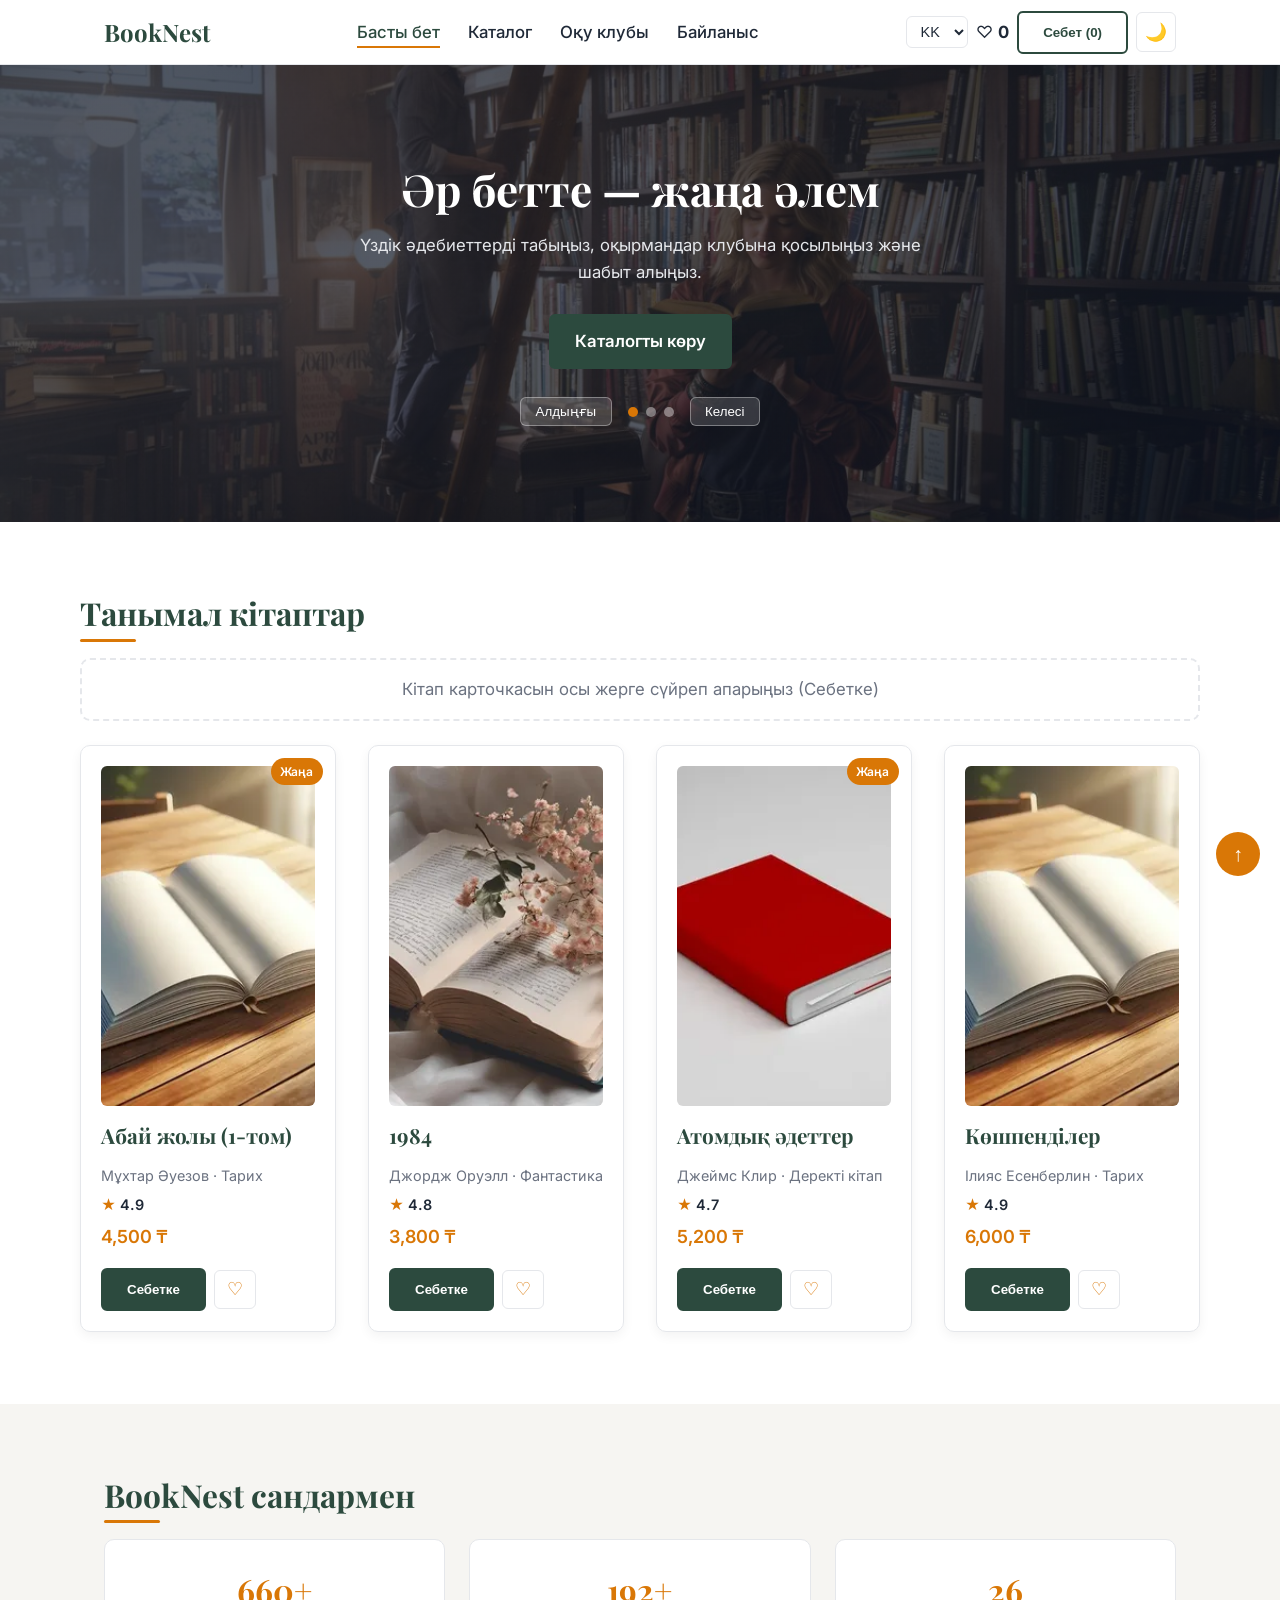
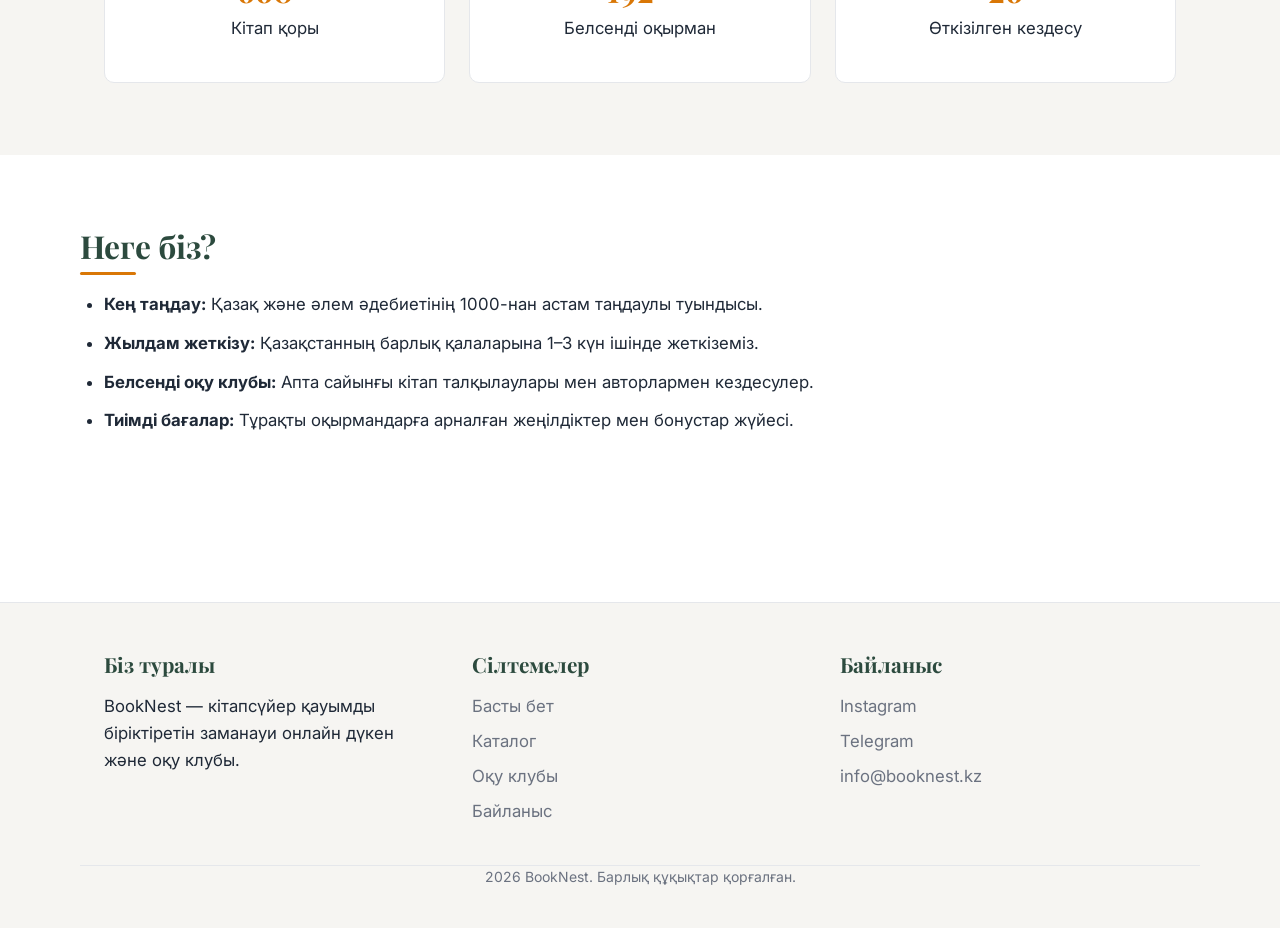
==== commit 6b513712: "Add wishlist filter, storage reset tools and self-checks" ====
--- a/index.html
+++ b/index.html
@@ -17,13 +17,20 @@
       <a href="index.html" class="logo">BookNest</a>
       <nav class="nav-menu" aria-label="Негізгі навигация">
         <ul class="nav-list">
-          <li><a href="index.html" aria-current="page">Басты бет</a></li>
+          <li><a href="index.html" class="active" aria-current="page">Басты бет</a></li>
           <li><a href="books.html">Каталог</a></li>
           <li><a href="club.html">Оқу клубы</a></li>
           <li><a href="contact.html">Байланыс</a></li>
         </ul>
       </nav>
       <div class="header-actions">
+        <select id="lang-select" class="lang-select" aria-label="Тілді таңдау">
+          <option value="kk">KK</option>
+          <option value="ru">RU</option>
+          <option value="en">EN</option>
+        </select>
+        <span class="wish-counter" title="Таңдаулылар">♡ <strong data-wishlist-count>0</strong></span>
+        <button type="button" class="btn-outline" data-open-cart>Себет (<strong data-cart-count>0</strong>)</button>
         <button type="button" class="theme-toggle" aria-label="Қараңғы тақырып">🌙</button>
         <button type="button" class="burger-btn" aria-label="Мәзірді ашу" aria-expanded="false">
           <span></span>
@@ -67,6 +74,7 @@
 
     <section class="section container reveal">
       <h2 class="section-title">Танымал кітаптар</h2>
+      <div id="cart-drop-zone" class="drop-zone">Кітап карточкасын осы жерге сүйреп апарыңыз (Себетке)</div>
       <div id="books-grid" class="cards-grid" data-featured="true"></div>
     </section>
 
@@ -103,10 +111,66 @@
 
   <div id="book-modal" class="modal-backdrop" hidden role="dialog" aria-modal="true" aria-labelledby="modal-title">
     <div class="modal-dialog">
-      <button type="button" class="modal-close" aria-label="Жабу">&times;</button>
+      <button type="button" class="modal-close" aria-label="Жабу"></button>
       <div id="modal-body"></div>
     </div>
   </div>
+
+  <aside id="cart-drawer" class="drawer-backdrop" hidden role="dialog" aria-modal="true" aria-label="Себет">
+    <div class="drawer-panel">
+      <div class="drawer-header">
+        <h2>Себет</h2>
+        <button type="button" class="drawer-close" aria-label="Жабу"></button>
+      </div>
+
+      <div id="cart-drawer-items" class="drawer-items"></div>
+
+      <form id="promo-form" class="promo-form">
+        <input type="text" id="promo-input" placeholder="Промокод (BOOK10, MINUS1500, FREEDEL)">
+        <button type="submit" class="btn-outline">Қолдану</button>
+      </form>
+      <p id="promo-message" class="promo-message"></p>
+
+      <div id="cart-drawer-summary" class="drawer-summary"></div>
+
+      <div id="checkout-steps-box" class="checkout-box">
+        <h3>Тапсырысты рәсімдеу</h3>
+        <p id="checkout-progress" class="muted">Қадам 1 / 3</p>
+        <p id="checkout-error" class="field-error"></p>
+
+        <div data-step-panel="1">
+          <div class="form-group">
+            <label for="order-phone">Телефон (+7 XXX XXX XX XX)</label>
+            <input type="text" id="order-phone" placeholder="+7 701 123 45 67">
+          </div>
+          <div class="form-group">
+            <label for="order-address">Жеткізу мекенжайы</label>
+            <input type="text" id="order-address" placeholder="Ақтау қ., 14-шағынаудан, 25-үй">
+          </div>
+          <button type="button" id="step1-next" class="btn">Келесі: Төлем</button>
+        </div>
+
+        <div data-step-panel="2" hidden>
+          <div class="form-group">
+            <label for="order-card">Карта нөмірі (Luhn тексерісі)</label>
+            <input type="text" id="order-card" placeholder="4532 0151 1283 0366">
+          </div>
+          <div class="card-actions">
+            <button type="button" id="step2-back" class="btn-outline">Артқа</button>
+            <button type="button" id="step2-next" class="btn">Келесі: Растау</button>
+          </div>
+        </div>
+
+        <div data-step-panel="3" hidden>
+          <p id="confirm-summary"></p>
+          <div class="card-actions">
+            <button type="button" id="step3-back" class="btn-outline">Артқа</button>
+            <button type="button" id="step3-submit" class="btn">Тапсырысты растау</button>
+          </div>
+        </div>
+      </div>
+    </div>
+  </aside>
 
   <button type="button" id="back-to-top" class="back-to-top" aria-label="Жоғарыға көтерілу">↑</button>
 
--- a/css/style.css
+++ b/css/style.css
@@ -819,4 +819,248 @@
 .back-to-top.is-visible {
   opacity: 1;
   pointer-events: auto;
+}
+
+.card-actions {
+  display: flex;
+  gap: 0.5rem;
+  align-items: center;
+  margin-top: 0.75rem;
+}
+
+.wish-btn {
+  padding: 0.5rem 0.75rem;
+  border-radius: 6px;
+  border: 1px solid var(--color-border);
+  background: transparent;
+  color: var(--color-accent);
+  font-size: 1.1rem;
+  cursor: pointer;
+}
+
+.wish-btn.is-active {
+  background: var(--color-accent);
+  color: #ffffff;
+  border-color: var(--color-accent);
+}
+
+.drawer-backdrop {
+  position: fixed;
+  inset: 0;
+  z-index: 250;
+  background: rgba(0, 0, 0, 0.55);
+  display: flex;
+  justify-content: flex-end;
+}
+
+.drawer-backdrop[hidden] {
+  display: none;
+}
+
+.drawer-panel {
+  width: min(100%, 420px);
+  height: 100%;
+  background: var(--color-bg);
+  color: var(--color-text);
+  padding: 1.5rem;
+  overflow-y: auto;
+  display: flex;
+  flex-direction: column;
+  gap: 1rem;
+}
+
+.drawer-header {
+  display: flex;
+  justify-content: space-between;
+  align-items: center;
+  border-bottom: 1px solid var(--color-border);
+  padding-bottom: 0.75rem;
+}
+
+.drawer-close {
+  background: transparent;
+  border: none;
+  font-size: 1.5rem;
+  color: var(--color-text);
+  cursor: pointer;
+}
+
+.cart-item {
+  display: flex;
+  justify-content: space-between;
+  align-items: center;
+  gap: 0.75rem;
+  padding: 0.75rem 0;
+  border-bottom: 1px solid var(--color-border);
+}
+
+.cart-qty-controls {
+  display: flex;
+  align-items: center;
+  gap: 0.4rem;
+}
+
+.cart-qty-controls button {
+  padding: 0.2rem 0.55rem;
+  border: 1px solid var(--color-border);
+  border-radius: 4px;
+  background: var(--color-bg-light);
+  color: var(--color-text);
+  cursor: pointer;
+}
+
+.promo-form {
+  display: flex;
+  gap: 0.5rem;
+}
+
+.promo-form input {
+  flex: 1;
+  padding: 0.6rem;
+  border: 1px solid var(--color-border);
+  border-radius: 6px;
+  background: var(--color-bg);
+  color: var(--color-text);
+}
+
+.checkout-box {
+  border-top: 1px solid var(--color-border);
+  padding-top: 1rem;
+}
+
+.order-card {
+  border: 1px solid var(--color-border);
+  border-radius: 8px;
+  padding: 1rem;
+  margin-bottom: 0.75rem;
+}
+
+.card-link {
+  color: inherit;
+  text-decoration: none;
+}
+
+.card-link:hover {
+  text-decoration: underline;
+}
+
+.book-detail-card {
+  display: flex;
+  flex-wrap: wrap;
+  gap: 2rem;
+  align-items: flex-start;
+  margin-bottom: 2rem;
+}
+
+.book-detail-card img {
+  border-radius: 10px;
+  object-fit: cover;
+}
+
+.rating-breakdown {
+  display: flex;
+  flex-wrap: wrap;
+  gap: 1rem;
+  margin-bottom: 1.5rem;
+  padding: 1rem;
+  border: 1px solid var(--color-border);
+  border-radius: 8px;
+}
+
+.reviews-list {
+  margin-top: 1.5rem;
+}
+
+.loading-box,
+.error-box {
+  padding: 1rem;
+  border-radius: 8px;
+  border: 1px solid var(--color-border);
+  margin: 1rem 0;
+}
+
+/* Доступность (skip link / sr-only) */
+.skip-link {
+  position: fixed;
+  top: -100px;
+  left: 12px;
+  z-index: 400;
+  background: var(--color-primary);
+  color: var(--color-bg);
+  padding: 0.6rem 1rem;
+  border-radius: 6px;
+  text-decoration: none;
+  font-weight: 600;
+}
+
+.skip-link:focus {
+  top: 12px;
+}
+
+.sr-only {
+  position: absolute;
+  width: 1px;
+  height: 1px;
+  overflow: hidden;
+  clip: rect(0, 0, 0, 0);
+  white-space: nowrap;
+}
+
+/* Переключатель языка */
+.lang-select {
+  padding: 0.4rem 0.6rem;
+  border-radius: 6px;
+  border: 1px solid var(--color-border);
+  background: var(--color-bg);
+  color: var(--color-text);
+  font-size: 0.9rem;
+}
+
+/* Drag & Drop зона корзины */
+.drop-zone {
+  border: 2px dashed var(--color-border);
+  border-radius: 10px;
+  padding: 1rem;
+  text-align: center;
+  margin-bottom: 1.5rem;
+  color: var(--color-text-muted);
+  transition: border-color 0.2s ease, background-color 0.2s ease;
+}
+
+.drop-zone.is-drop-ready {
+  border-color: var(--color-accent);
+}
+
+.drop-zone.is-drag-over {
+  background-color: var(--color-bg-light);
+  border-color: var(--color-primary);
+  color: var(--color-text);
+}
+
+/* Статусы загрузки/ошибок */
+.status-box {
+  padding: 1rem;
+  border: 1px solid var(--color-border);
+  border-radius: 8px;
+  margin: 1rem 0;
+}
+
+/* Стили для печати */
+@media print {
+  .site-header,
+  .site-footer,
+  .burger-btn,
+  .theme-toggle,
+  .back-to-top,
+  .drawer-backdrop,
+  .modal-backdrop,
+  .drop-zone,
+  .catalog-controls {
+    display: none !important;
+  }
+
+  body {
+    background: #ffffff;
+    color: #000000;
+  }
 }
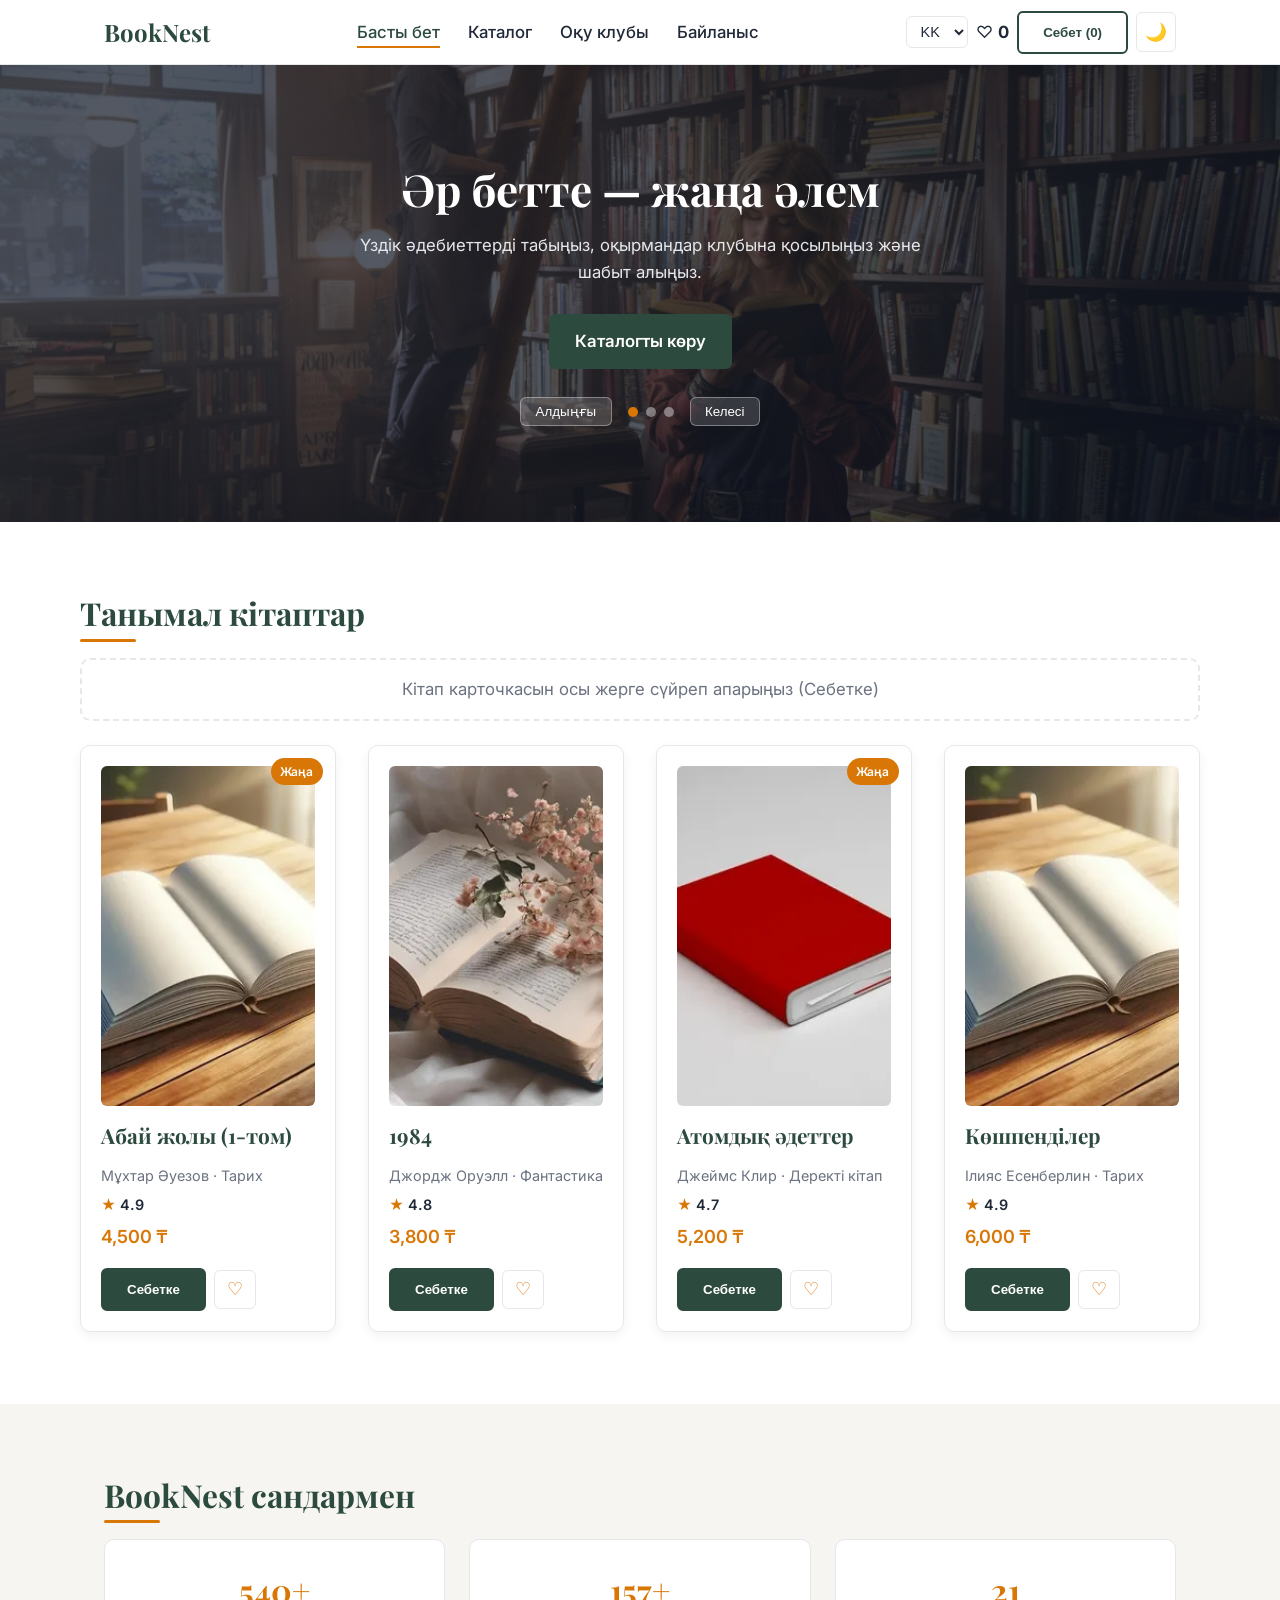
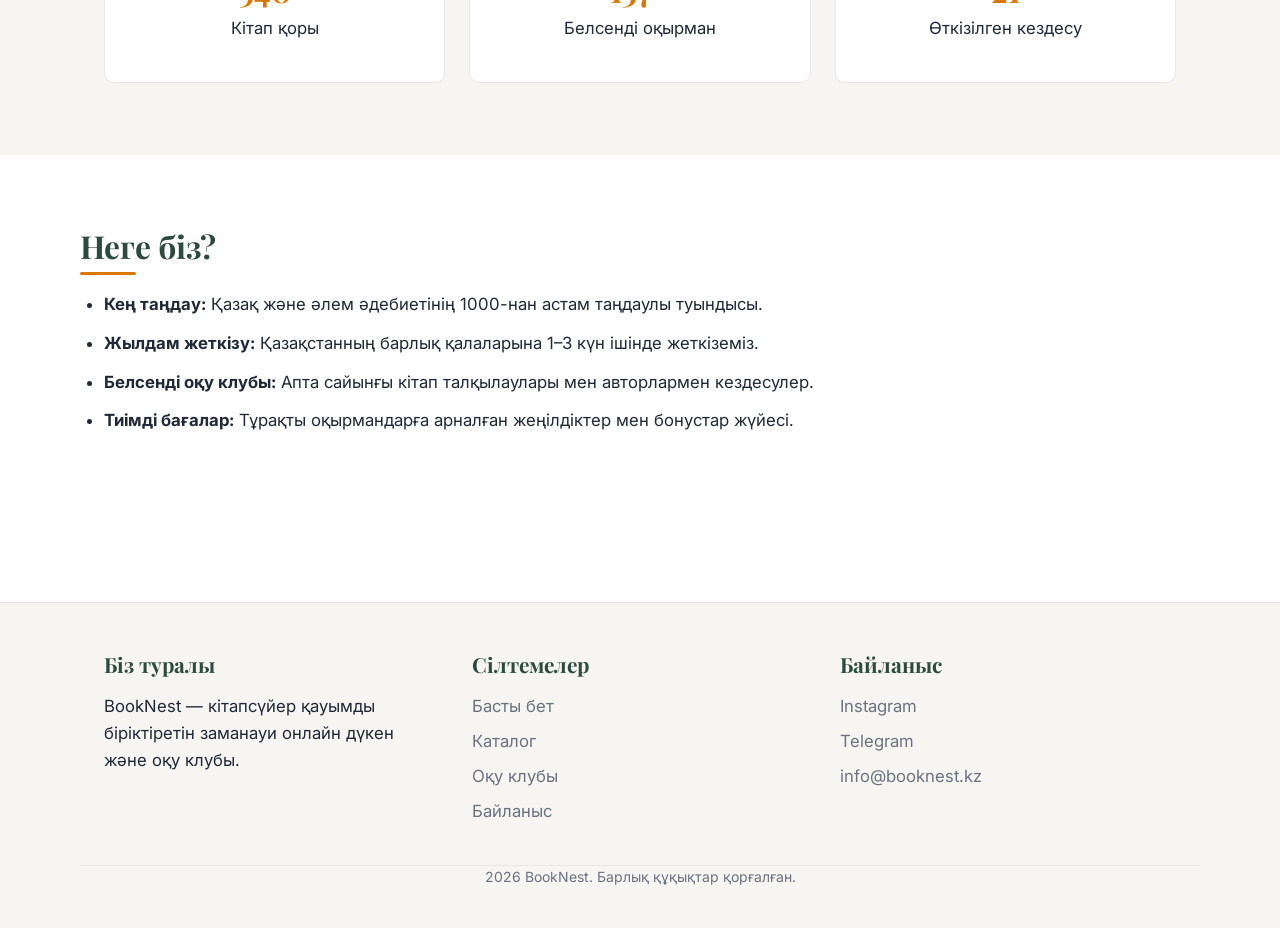
==== commit dede410a: "Fix missing favicon 404" ====
--- a/index.html
+++ b/index.html
@@ -10,6 +10,7 @@
   <link href="https://fonts.googleapis.com/css2?family=Inter:wght@400;500;600&family=Playfair+Display:wght@700&display=swap" rel="stylesheet">
   <link rel="stylesheet" href="css/style.css">
   <script type="module" src="js/main.js"></script>
+  <link rel="icon" href="data:,">
 </head>
 <body>
   <header class="site-header">
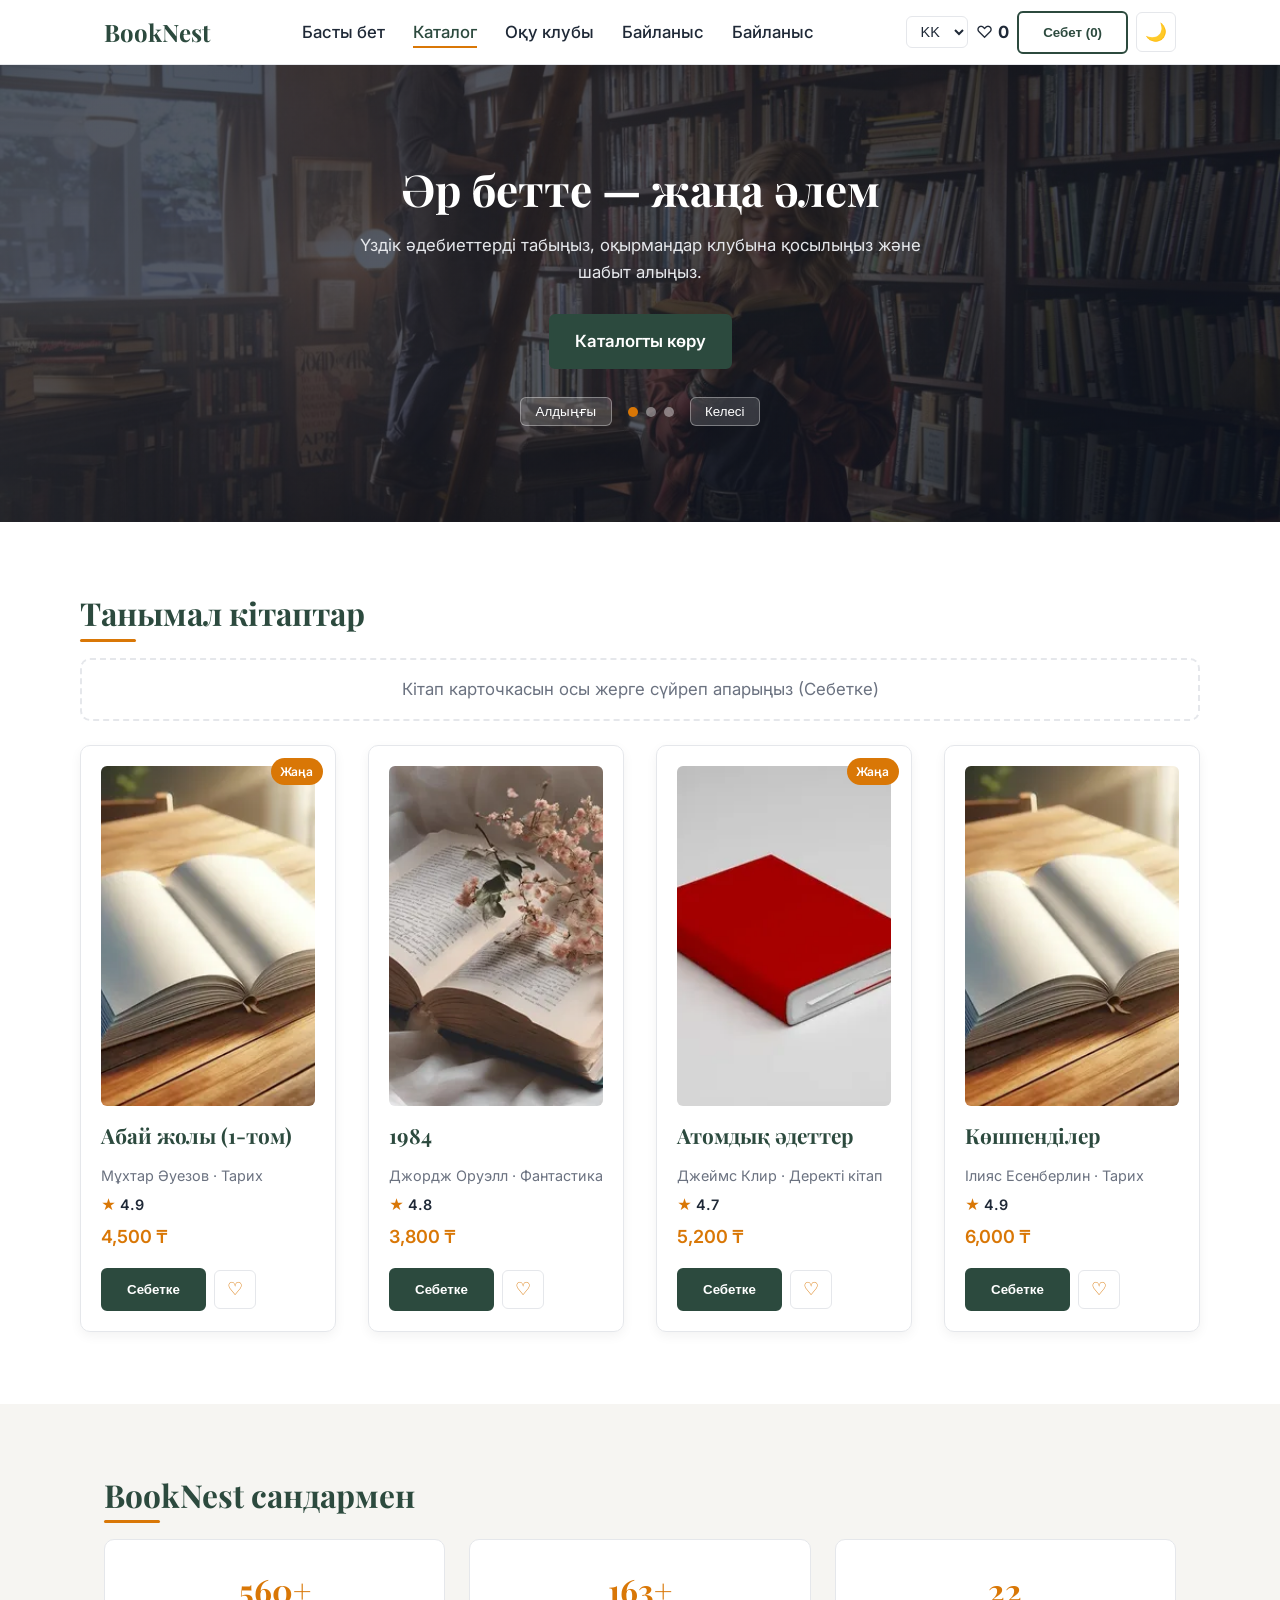
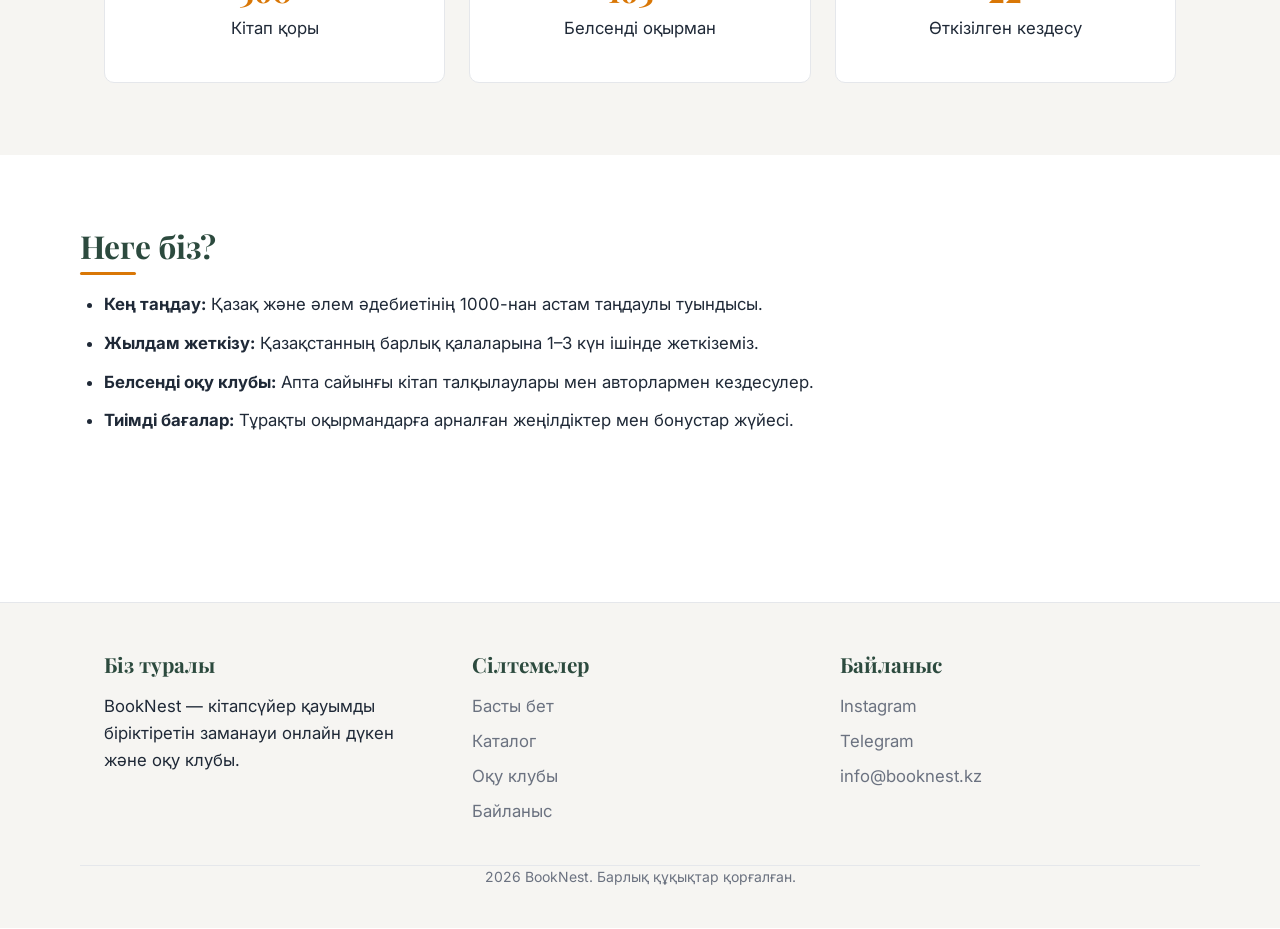
==== commit 21fd70de: "Add admin link to nav" ====
--- a/index.html
+++ b/index.html
@@ -18,6 +18,7 @@
       <a href="index.html" class="logo">BookNest</a>
       <nav class="nav-menu" aria-label="Негізгі навигация">
         <ul class="nav-list">
+          <li><a href="admin.html">Админ</a></li>
           <li><a href="index.html" class="active" aria-current="page">Басты бет</a></li>
           <li><a href="books.html">Каталог</a></li>
           <li><a href="club.html">Оқу клубы</a></li>
